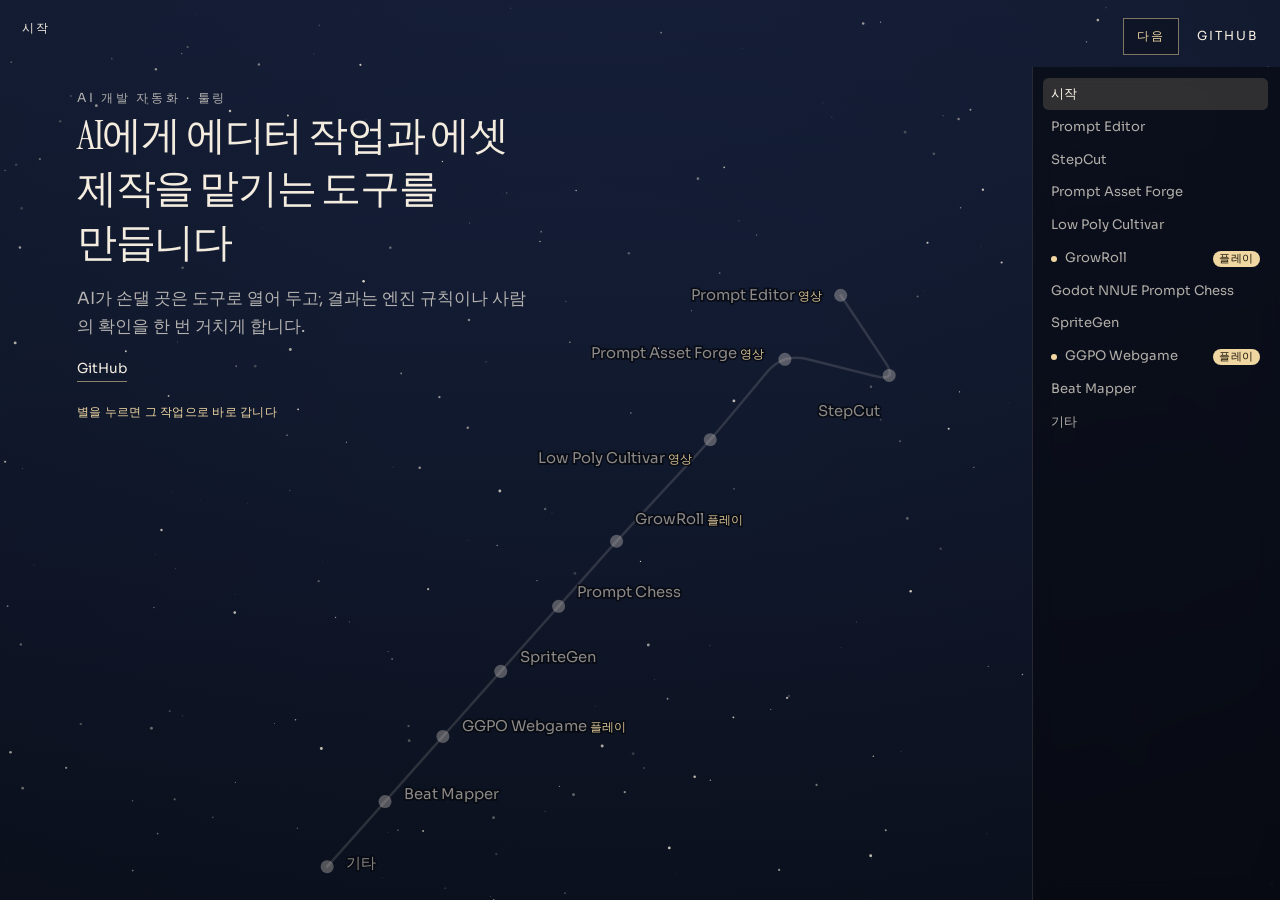
==== index.html @ c8317be7 "Add Beat Mapper as the ninth star. Co-Authored-By: Claude Opus 5.5 <noreply@anthropic.com>" ====
<!DOCTYPE html>
<html lang="ko">
  <head>
    <meta charset="UTF-8" />
    <meta name="viewport" content="width=device-width, initial-scale=1.0" />
    <title>AI 개발 자동화 · 툴링 포트폴리오</title>
    <meta
      name="description"
      content="AI에게 에디터 작업과 에셋 제작을 맡기는 도구를 만듭니다."
    />
    <link rel="preconnect" href="https://fonts.googleapis.com" />
    <link rel="preconnect" href="https://fonts.gstatic.com" crossorigin />
    <link
      href="https://fonts.googleapis.com/css2?family=Instrument+Serif:ital@0;1&family=Sora:wght@400;500;600&display=swap"
      rel="stylesheet"
    />
    <link rel="stylesheet" href="./sky.css?v=20261125b" />
  </head>
  <body>
    <canvas id="sky-canvas" aria-hidden="true"></canvas>
    <div class="sky-vignette" aria-hidden="true"></div>
    <svg class="sky-figure" id="sky-figure" viewBox="0 0 100 96">
      <path class="sky-figure-ghost" id="sky-ghost" fill="none" aria-hidden="true"></path>
      <path class="sky-figure-glow" id="sky-glow" fill="none" aria-hidden="true"></path>
      <path class="sky-figure-path" id="sky-path" fill="none" aria-hidden="true"></path>
      <g id="sky-figure-stars"></g>
      <circle id="sky-traveler-glow" r="2.6" aria-hidden="true"></circle>
      <circle id="sky-traveler" r="1.15" aria-hidden="true"></circle>
    </svg>

    <header class="sky-nav">
      <a href="#top">시작</a>
      <div class="sky-nav-actions">
        <button type="button" class="sky-next">다음</button>
        <a href="https://github.com/buc89l2nb41" target="_blank" rel="noopener noreferrer">GitHub</a>
      </div>
    </header>

    <nav class="sky-side" id="sky-side" aria-label="작품"></nav>
    <main id="top"></main>

    <script src="./projects.js?v=20261127a"></script>
    <script src="./sky.js?v=20261127a"></script>
  </body>
</html>
---- sky.css ----
:root {
  --ink: #f3ecdf;
  --ink-soft: rgba(243, 236, 223, 0.72);
  --line: rgba(243, 236, 223, 0.28);
  --gold: #f0d7a2;
  --dim: #8ea0c4;
  --font-display: "Instrument Serif", Georgia, serif;
  --font-body: "Sora", "Segoe UI", sans-serif;
  --sky-side: min(15.5rem, 34vw);
  --sky-copy: min(30rem, 36vw);
}

*,
*::before,
*::after {
  box-sizing: border-box;
}

html {
  scroll-behavior: auto;
}

html,
body {
  height: 100%;
  overflow: hidden;
}

body {
  margin: 0;
  color: var(--ink);
  background: #070910;
  font-family: var(--font-body);
  font-size: 1rem;
  line-height: 1.65;
}

a {
  color: inherit;
}

img,
iframe {
  display: block;
  width: 100%;
  height: 100%;
  border: 0;
  object-fit: cover;
}

#sky-canvas,
.sky-vignette,
.sky-figure {
  position: fixed;
  inset: 0;
  pointer-events: none;
}

#sky-canvas {
  z-index: 0;
  top: 0;
  left: 0;
  width: 100%;
  height: 100%;
}

.sky-vignette {
  z-index: 1;
  background:
    radial-gradient(ellipse at 46% 42%, transparent 20%, rgba(7, 9, 16, 0.16) 72%, rgba(7, 9, 16, 0.34) 100%);
}

.sky-figure {
  z-index: 1;
  top: 4.8rem;
  right: calc(var(--sky-side) + 1.2rem);
  bottom: auto;
  left: auto;
  width: min(42vw, 520px);
  height: auto;
  overflow: visible;
  opacity: 0.9;
  transform-box: border-box;
  transform-origin: center;
}

.sky-figure-ghost {
  stroke: rgba(243, 236, 223, 0.16);
  stroke-width: 0.35;
  stroke-linecap: round;
  stroke-linejoin: round;
}

.sky-figure-glow {
  stroke: rgba(255, 246, 226, 0.42);
  stroke-width: 1.7;
  stroke-linecap: round;
  stroke-linejoin: round;
  filter: blur(0.55px);
}

.sky-figure-path {
  stroke: rgba(240, 215, 162, 0.92);
  stroke-width: 0.42;
  stroke-linecap: round;
  stroke-linejoin: round;
}

.sky-figure-star {
  fill: rgba(243, 236, 223, 0.35);
}

.sky-figure-star.is-lit {
  fill: var(--gold);
}

.sky-figure.is-zooming .sky-figure-star {
  opacity: 0.28;
}

.sky-figure-star.is-focus {
  opacity: 1;
  fill: #fff8ea;
}

.sky-figure-name {
  fill: rgba(243, 236, 223, 0.62);
  font-family: var(--font-body);
  font-size: 2.05px;
  letter-spacing: 0;
  pointer-events: auto;
  cursor: pointer;
  stroke: rgba(7, 9, 16, 0.88);
  stroke-width: 0.45px;
  paint-order: stroke fill;
}

.sky-figure-name.is-lit {
  fill: rgba(255, 248, 234, 0.95);
}

.sky-figure-mark {
  fill: var(--gold);
  font-size: 1.65px;
}

.sky-figure-name:hover {
  fill: #fff8ea;
}

.sky-figure-hit {
  fill: transparent;
  cursor: pointer;
  pointer-events: auto;
}

.sky-figure-hit:hover {
  fill: rgba(240, 215, 162, 0.22);
}

.sky-figure.is-zooming .sky-figure-name,
.sky-figure.is-zooming .sky-figure-hit {
  pointer-events: none;
}

.sky-figure.is-zooming .sky-figure-name {
  opacity: 0;
}

.sky-figure:not(.is-zooming) {
  z-index: 3;
}

#sky-flare {
  position: fixed;
  z-index: 4;
  width: min(92vmin, 860px);
  height: min(92vmin, 860px);
  overflow: visible;
  pointer-events: none;
  opacity: 0;
  transform: translate(-50%, -50%);
}

#sky-flare polygon {
  fill: #fff8ea;
  filter: drop-shadow(0 0 4px rgba(240, 215, 162, 0.9));
}

.sky-figure.is-idle #sky-traveler,
.sky-figure.is-idle #sky-traveler-glow {
  opacity: 0;
}

#sky-traveler-glow {
  fill: rgba(240, 215, 162, 0.34);
  filter: blur(1.4px);
}

#sky-traveler {
  fill: #fff8ea;
  filter: drop-shadow(0 0 2px #fff);
}

.sky-nav {
  position: fixed;
  top: 0;
  left: 0;
  right: 0;
  z-index: 5;
  display: flex;
  justify-content: space-between;
  padding: 1.1rem 1.4rem;
  font-size: 0.78rem;
  letter-spacing: 0.16em;
  text-transform: uppercase;
}

.sky-nav a {
  text-decoration: none;
}

.sky-nav-actions {
  display: flex;
  align-items: center;
  gap: 1.1rem;
}

.sky-next {
  padding: 0.45rem 0.8rem;
  border: 1px solid rgba(240, 215, 162, 0.5);
  background: rgba(7, 9, 16, 0.35);
  color: var(--gold);
  font: inherit;
  letter-spacing: 0.16em;
  cursor: pointer;
}

.sky-next:hover {
  background: rgba(240, 215, 162, 0.14);
}

.sky-next[hidden] {
  display: none;
}

.sky-side {
  position: fixed;
  z-index: 5;
  top: 4.2rem;
  right: 0;
  bottom: 0;
  width: var(--sky-side);
  display: flex;
  flex-direction: column;
  gap: 0.1rem;
  padding: 0.7rem 0.75rem 1.4rem 0.65rem;
  overflow-y: auto;
  border-left: 1px solid rgba(243, 236, 223, 0.12);
  background: rgba(7, 9, 16, 0.62);
  backdrop-filter: blur(10px);
}

.sky-side a {
  display: flex;
  align-items: flex-start;
  justify-content: flex-start;
  flex-wrap: wrap;
  gap: 0.35rem 0.45rem;
  padding: 0.42rem 0.5rem;
  border-radius: 0.35rem;
  color: var(--ink-soft);
  font-size: 0.82rem;
  line-height: 1.35;
  letter-spacing: 0;
  text-decoration: none;
  text-transform: none;
  word-break: keep-all;
}

.sky-side a span {
  flex: 1 1 0;
  min-width: 0;
}

.sky-side a.is-play::before {
  content: "";
  flex: none;
  width: 0.38rem;
  height: 0.38rem;
  margin-top: 0.42rem;
  border-radius: 50%;
  background: var(--gold);
}

.sky-side a em {
  flex: none;
  margin-top: 0.12rem;
  color: #1a1408;
  background: var(--gold);
  border-radius: 999px;
  padding: 0.05rem 0.4rem;
  font-style: normal;
  font-size: 0.66rem;
  letter-spacing: 0.04em;
}

.sky-side a:hover {
  color: var(--ink);
  background: rgba(243, 236, 223, 0.06);
}

.sky-side a[aria-current="true"] {
  color: #fff8ea;
  background: rgba(240, 215, 162, 0.16);
}

.sky-launch {
  display: inline-flex;
  align-items: center;
  justify-content: center;
  margin-top: 1.15rem;
  padding: 0.78rem 1.35rem;
  border: 1px solid var(--gold);
  border-radius: 999px;
  background: rgba(240, 215, 162, 0.18);
  color: #fff8ea;
  font-size: 1rem;
  letter-spacing: 0.12em;
  text-decoration: none;
}

.sky-launch.is-game {
  background: var(--gold);
  color: #1a1408;
  font-weight: 600;
}

.sky-launch:hover {
  background: rgba(240, 215, 162, 0.34);
}

.sky-launch.is-game:hover {
  background: #ffe7b8;
}


.sky-track {
  height: 0;
}

.sky-stage.is-reading {
  overflow-y: auto;
  pointer-events: auto;
  overscroll-behavior: contain;
  scrollbar-width: none;
}

.sky-stage.is-reading::-webkit-scrollbar {
  display: none;
  width: 0;
  height: 0;
}

.sky-stage {
  position: fixed;
  inset: 0;
  z-index: 2;
  display: grid;
  align-items: safe center;
  padding: 5.5rem calc(var(--sky-side) + 1.8rem) 3.2rem 6vw;
  pointer-events: none;
}

.sky-stage-inner {
  display: grid;
  grid-template-columns: minmax(0, 1fr) minmax(240px, 0.9fr);
  gap: clamp(1.5rem, 4vw, 4rem);
  align-items: center;
  width: min(1080px, 100%);
  transform-origin: 50% 46%;
}

.sky-stage.is-title {
  align-items: start;
}

.sky-stage.is-title .sky-stage-inner {
  grid-template-columns: minmax(0, 1fr);
  width: var(--sky-copy);
}

.sky-stage.is-end .sky-stage-inner,
.sky-stage.is-field .sky-stage-inner,
.sky-stage.is-list .sky-stage-inner {
  grid-template-columns: minmax(0, 1fr);
  width: min(40rem, 100%);
}

.sky-stage.is-list {
  align-items: start;
}

.sky-others {
  display: grid;
  gap: 1.45rem;
  margin: 1.5rem 0 0;
  padding: 0;
  list-style: none;
}

.sky-others .sky-title-row {
  flex-wrap: wrap;
}

.sky-others h3 {
  flex: 1 1 8rem;
  min-width: min(100%, 7rem);
  margin: 0;
  font-family: var(--font-display);
  font-weight: 400;
  font-size: clamp(1.25rem, 2vw, 1.7rem);
  line-height: 1.25;
  word-break: keep-all;
}

.sky-others p {
  margin: 0.45rem 0 0;
  max-width: 40rem;
}

.sky-others li > p + p {
  margin-top: 0.75rem;
}

.sky-index {
  margin: 0 0 0.4rem;
  color: var(--gold);
  font-size: 0.78rem;
  letter-spacing: 0.22em;
}

.sky-copy h1,
.sky-copy h2 {
  margin: 0 0 0.8rem;
  font-family: var(--font-display);
  font-weight: 400;
  font-size: clamp(2.4rem, 5vw, 4.6rem);
  line-height: 1.15;
  letter-spacing: -0.03em;
  word-break: keep-all;
}

.sky-title-row {
  display: flex;
  flex-wrap: wrap;
  align-items: center;
  gap: 0.75rem 1.1rem;
}

.sky-title-row h2 {
  flex: 1 1 10rem;
  min-width: min(100%, 8rem);
  margin: 0;
}

.sky-title-links {
  display: flex;
  flex: 0 0 auto;
  flex-wrap: wrap;
  align-items: center;
  margin-left: auto;
  gap: 0.7rem 0.9rem;
}

.sky-title-links .sky-launch,
.sky-title-links .sky-links {
  margin: 0;
}

.sky-stage.is-title .sky-copy h1 {
  font-size: clamp(1.7rem, 3.1vw, 2.7rem);
  line-height: 1.35;
}

.sky-copy p,
.sky-detail p {
  margin: 0;
  max-width: 38rem;
  color: var(--ink-soft);
}

.sky-detail > p + p:not(.sky-note),
.sky-copy > p + p:not(.sky-note) {
  margin-top: 0.9rem;
}

.sky-ref {
  display: inline;
  padding: 0;
  border: 0;
  background: none;
  color: var(--gold);
  font: inherit;
  line-height: inherit;
  letter-spacing: inherit;
  text-decoration: underline;
  text-underline-offset: 0.16em;
  cursor: pointer;
}

.sky-ref:hover {
  color: #fff8ea;
}

.sky-lead {
  margin-top: 1rem !important;
  font-size: 1.05rem;
}

.sky-hint {
  margin-top: 1.25rem !important;
  color: var(--gold) !important;
  letter-spacing: 0.02em;
  font-size: 0.78rem;
}

.sky-names,
.sky-links,
.sky-companions,
.sky-field {
  display: flex;
  flex-wrap: wrap;
  gap: 0.55rem 0.9rem;
  margin: 1.1rem 0 0;
  padding: 0;
  list-style: none;
}

.sky-names li,
.sky-links a,
.sky-companions a,
.sky-field a {
  color: var(--ink);
  text-decoration: none;
  font-size: 0.86rem;
}

.sky-links a,
.sky-companions a,
.sky-field a {
  border-bottom: 1px solid rgba(240, 215, 162, 0.55);
}

.sky-companions {
  color: var(--dim);
}

.sky-note {
  margin-top: 0.7rem !important;
  color: var(--dim) !important;
  font-size: 0.92rem;
}

.sky-stage-inner:has(.sky-visual) {
  grid-template-columns: minmax(0, 1fr);
  gap: 1.15rem;
  align-items: start;
}

.sky-detail {
  display: flex;
  flex-direction: column;
  align-items: flex-start;
}

.sky-visual {
  position: relative;
  display: flex;
  flex-direction: column;
  gap: 0.7rem;
  min-height: 0;
  overflow: visible;
  background: transparent;
  box-shadow: none;
}

.sky-visual.is-empty {
  min-height: 280px;
  aspect-ratio: 16 / 10;
  border-radius: 1.2rem;
  overflow: hidden;
  background:
    radial-gradient(circle, rgba(240, 215, 162, 0.55) 0 2px, transparent 3px),
    radial-gradient(circle, rgba(240, 215, 162, 0.2) 0 46%, transparent 70%);
  box-shadow: none;
}

.sky-frame {
  position: relative;
  width: 100%;
  aspect-ratio: 16 / 9;
  border-radius: 1.2rem;
  overflow: hidden;
  background: #070910;
  box-shadow:
    0 0 0 1px rgba(240, 215, 162, 0.28),
    0 30px 80px rgba(0, 0, 0, 0.35);
}

.sky-visual.is-bright .sky-frame {
  box-shadow:
    0 0 0 1px rgba(240, 215, 162, 0.7),
    0 0 80px rgba(240, 215, 162, 0.18);
}

.sky-frame img,
.sky-play img {
  object-fit: contain;
  background: #070910;
}

.sky-play {
  position: absolute;
  inset: 0;
  padding: 0;
  border: 0;
  background: transparent;
  cursor: pointer;
}

.sky-play::after {
  content: "▶";
  position: absolute;
  left: 50%;
  top: 50%;
  width: 3rem;
  height: 3rem;
  display: grid;
  place-items: center;
  transform: translate(-50%, -50%);
  border: 1px solid rgba(243, 236, 223, 0.7);
  border-radius: 50%;
  background: rgba(7, 9, 16, 0.45);
  color: white;
}

.sky-thumbs {
  container-type: inline-size;
  overflow: hidden;
  touch-action: pan-y;
}

.sky-thumbs[data-scroll] {
  cursor: grab;
}

.sky-thumbs[data-scroll].is-dragging {
  cursor: grabbing;
}

.sky-thumbs-track {
  display: flex;
  gap: 0.55rem;
  width: max-content;
  transition: transform 0.55s cubic-bezier(0.22, 0.8, 0.3, 1);
}

.sky-thumbs button {
  flex: 0 0 calc((100cqw - 1.1rem) / 3);
  width: calc((100cqw - 1.1rem) / 3);
  height: auto;
  aspect-ratio: 16 / 9;
  padding: 0;
  border: 1px solid rgba(243, 236, 223, 0.35);
  border-radius: 0.3rem;
  overflow: hidden;
  background: #111;
  cursor: pointer;
  opacity: 0.82;
  user-select: none;
}

.sky-thumbs[data-scroll] button {
  cursor: inherit;
}

.sky-thumbs button img {
  width: 100%;
  height: 100%;
  object-fit: cover;
  -webkit-user-drag: none;
  user-select: none;
}

.sky-thumbs button.is-active {
  opacity: 1;
  border-color: var(--gold);
}

.sky-field-label {
  margin: 0 0 0.8rem;
  letter-spacing: 0.16em;
  text-transform: uppercase;
  font-size: 0.75rem;
  color: var(--dim);
}

@media (max-width: 860px) {
  .sky-figure {
    top: 6vh;
    width: min(42vw, 240px);
    right: calc(42vw + 0.4rem);
    opacity: 0.45;
  }

  .sky-stage {
    padding: 5.5rem calc(42vw + 0.9rem) 2.2rem 1rem;
  }

  .sky-side {
    width: 42vw;
    padding-right: 0.4rem;
  }

  .sky-side a {
    font-size: 0.72rem;
  }

  .sky-figure-name {
    display: none;
  }

  .sky-stage-inner,
  .sky-stage.is-title .sky-stage-inner,
  .sky-stage.is-end .sky-stage-inner,
  .sky-stage.is-field .sky-stage-inner {
    grid-template-columns: 1fr;
    width: min(40rem, 100%);
  }

}

@media (prefers-reduced-motion: reduce) {
  html {
    scroll-behavior: auto;
  }
}

/* 재개편: 문제 / 한 일 / 결과와 2단 레이아웃 */
.sky-stage.has-visual .sky-stage-inner {
  grid-template-columns: minmax(0, 1fr) minmax(0, 1.05fr);
  grid-template-areas:
    "copy copy"
    "detail visual";
  column-gap: clamp(1.5rem, 3vw, 3rem);
  row-gap: 1.1rem;
  width: min(1180px, 100%);
}

.sky-stage.has-visual .sky-copy {
  grid-area: copy;
}

.sky-stage.has-visual .sky-detail {
  grid-area: detail;
}

.sky-stage.has-visual .sky-visual {
  grid-area: visual;
  align-self: start;
}

.sky-stage:not(.has-visual):not(.is-title):not(.is-list) .sky-stage-inner {
  grid-template-columns: minmax(0, 1fr);
  gap: 1.1rem;
  width: min(44rem, 100%);
}

.sky-detail {
  gap: 1.05rem;
}

.sky-part-label,
.sky-group {
  margin: 0 0 0.35rem !important;
  color: var(--gold) !important;
  font-size: 0.74rem;
  letter-spacing: 0.18em;
}

.sky-group {
  margin-top: 1.9rem !important;
}

.sky-group + .sky-others {
  margin-top: 0.6rem;
}

.sky-did {
  display: grid;
  gap: 0.45rem;
  margin: 0;
  padding: 0 0 0 1.1rem;
  max-width: 38rem;
  color: var(--ink-soft);
}

.sky-did li::marker {
  color: var(--gold);
}

.sky-stage.is-title .sky-links {
  margin-top: 1.1rem;
}

@media (max-width: 1100px) {
  .sky-stage.has-visual .sky-stage-inner {
    grid-template-columns: minmax(0, 1fr);
    grid-template-areas:
      "copy"
      "detail"
      "visual";
  }
}

/* 썸네일 줄의 영상 칸 표시 */
.sky-thumbs button.is-video {
  position: relative;
}

.sky-thumbs button.is-video::after {
  content: "▶";
  position: absolute;
  inset: 0;
  display: grid;
  place-items: center;
  color: #fff;
  font-size: 0.85rem;
  background: rgba(7, 9, 16, 0.35);
  pointer-events: none;
}
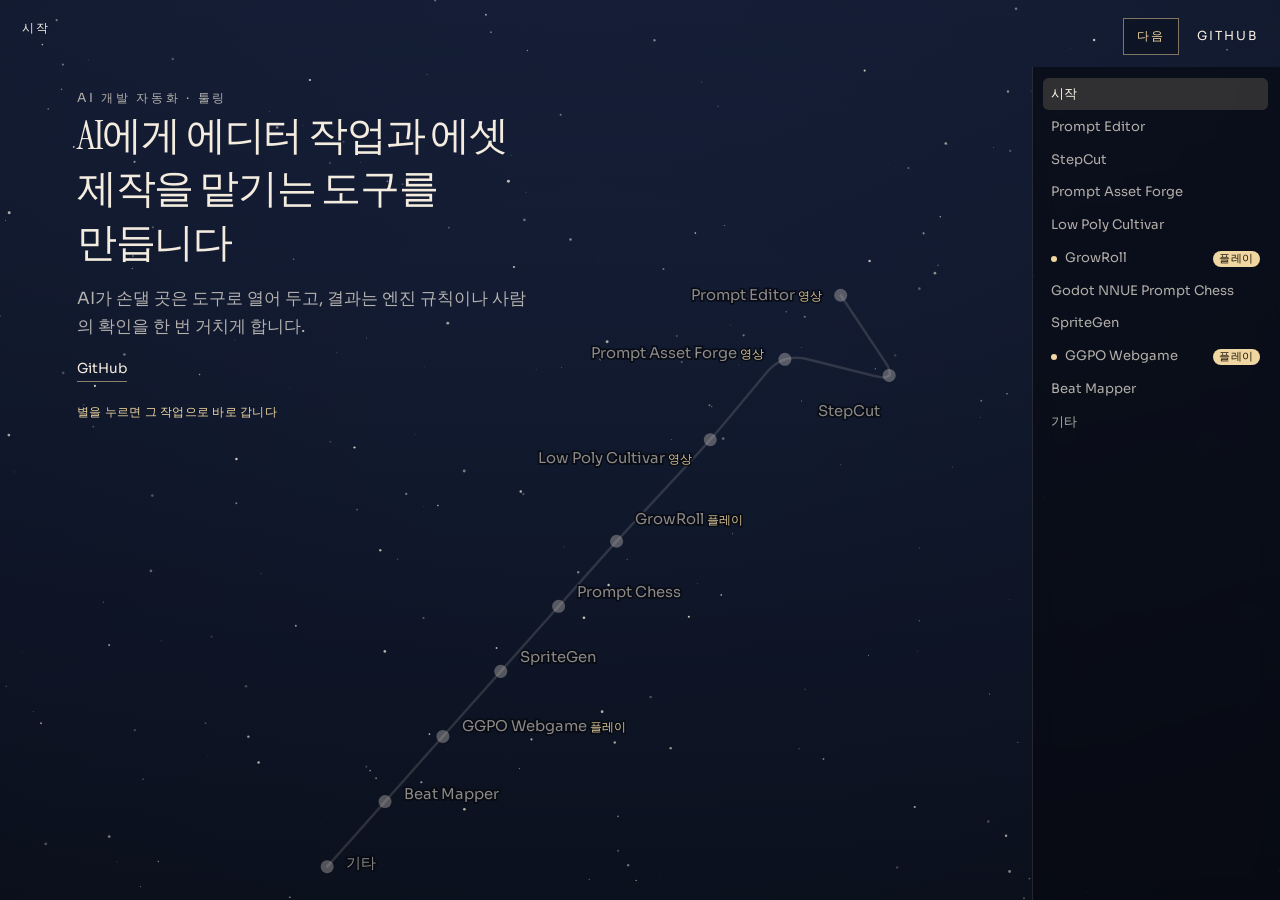
==== commit 2e3c3a56: "Describe StepCut's built-in recorders instead of OBS. Co-Authored-By: Claude Opus 5.5 <noreply@anthr" ====
--- a/index.html
+++ b/index.html
@@ -39,7 +39,7 @@
     <nav class="sky-side" id="sky-side" aria-label="작품"></nav>
     <main id="top"></main>
 
-    <script src="./projects.js?v=20261127a"></script>
+    <script src="./projects.js?v=20261127b"></script>
     <script src="./sky.js?v=20261127a"></script>
   </body>
 </html>
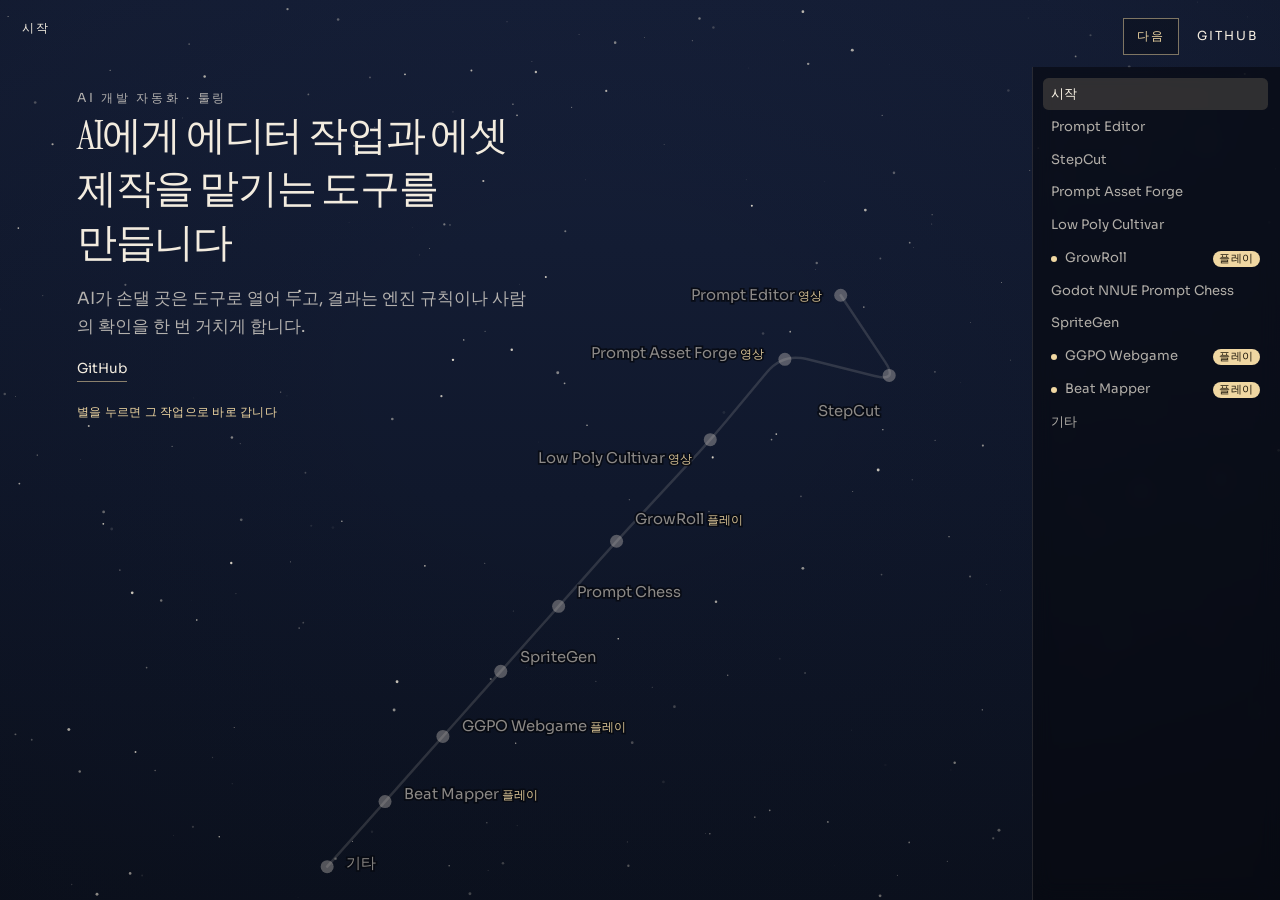
==== commit 9899ca35: "Add the Beat Mapper play link. Co-Authored-By: Claude Opus 5.5 <noreply@anthropic.com>" ====
--- a/index.html
+++ b/index.html
@@ -39,7 +39,7 @@
     <nav class="sky-side" id="sky-side" aria-label="작품"></nav>
     <main id="top"></main>
 
-    <script src="./projects.js?v=20261127b"></script>
+    <script src="./projects.js?v=20261127c"></script>
     <script src="./sky.js?v=20261127a"></script>
   </body>
 </html>
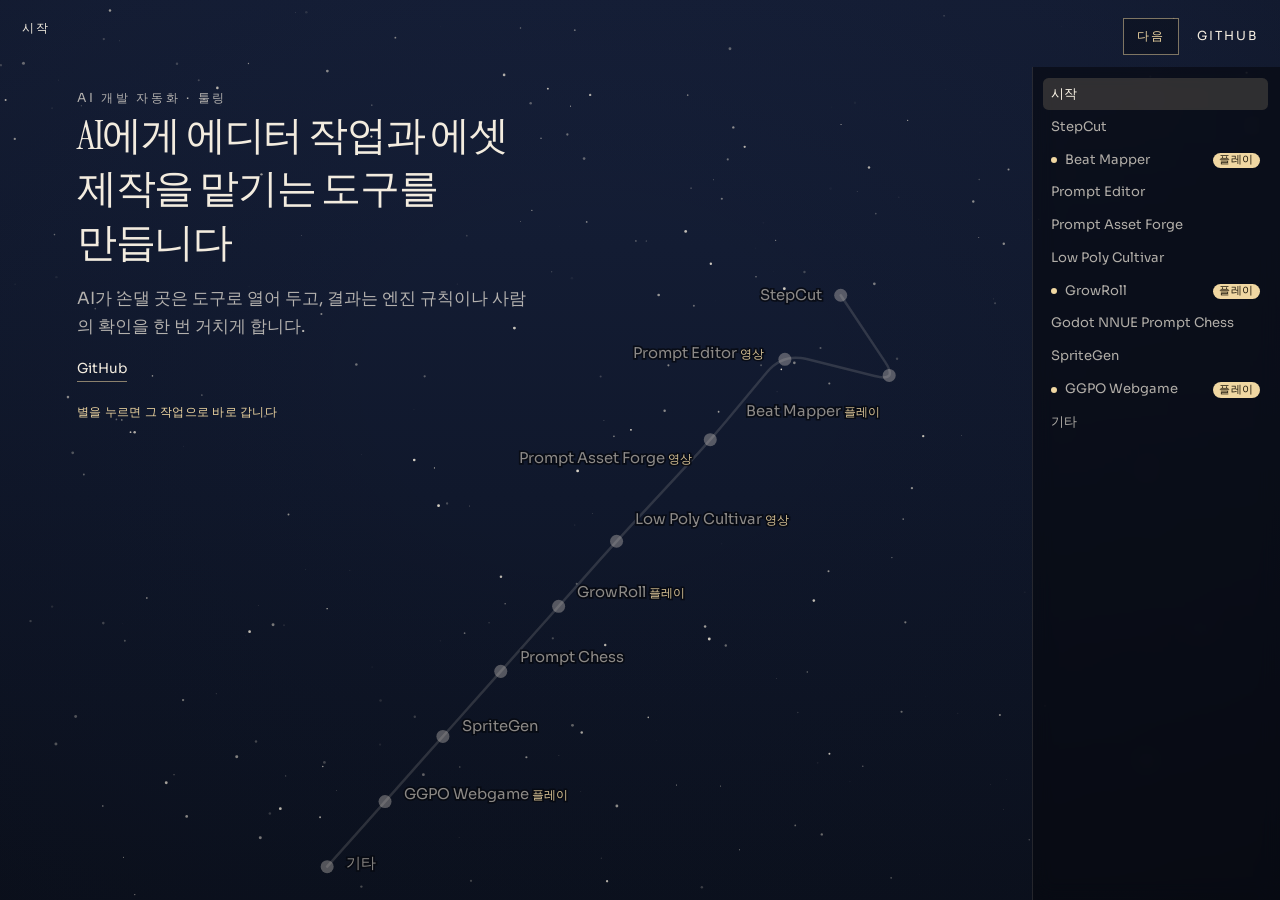
==== commit ba3bd4a6: "Put the projects made with Claude first in the star order. Co-Authored-By: Claude Opus 5.5 <noreply@" ====
--- a/index.html
+++ b/index.html
@@ -40,6 +40,6 @@
     <main id="top"></main>
 
     <script src="./projects.js?v=20261127c"></script>
-    <script src="./sky.js?v=20261127a"></script>
+    <script src="./sky.js?v=20261127b"></script>
   </body>
 </html>
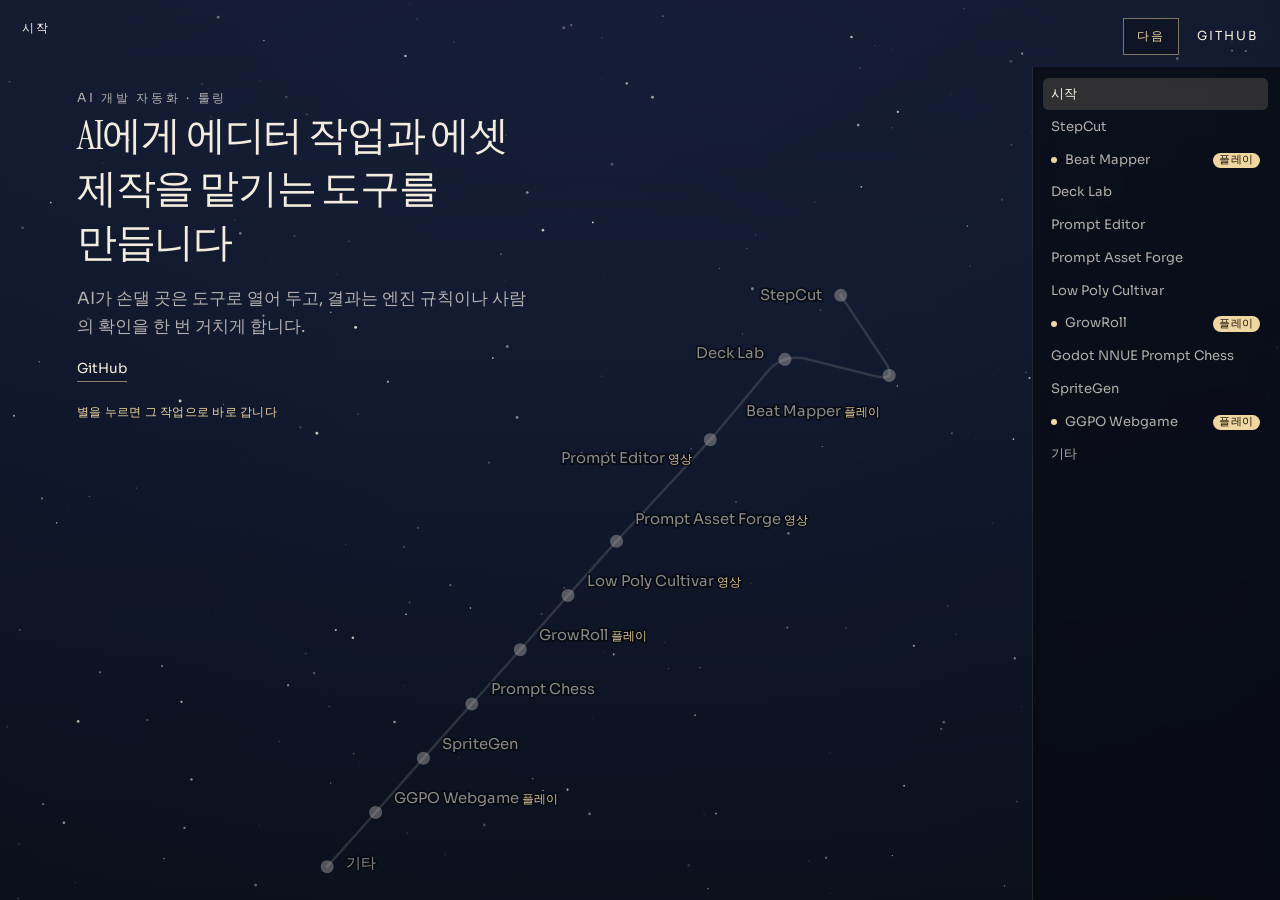
==== commit 7f485bb9: "Refresh Beat Mapper with its current modes and add Deck Lab as the third star. Co-Authored-By: Claud" ====
--- a/index.html
+++ b/index.html
@@ -39,7 +39,7 @@
     <nav class="sky-side" id="sky-side" aria-label="작품"></nav>
     <main id="top"></main>
 
-    <script src="./projects.js?v=20261127c"></script>
-    <script src="./sky.js?v=20261127b"></script>
+    <script src="./projects.js?v=20261128a"></script>
+    <script src="./sky.js?v=20261128a"></script>
   </body>
 </html>
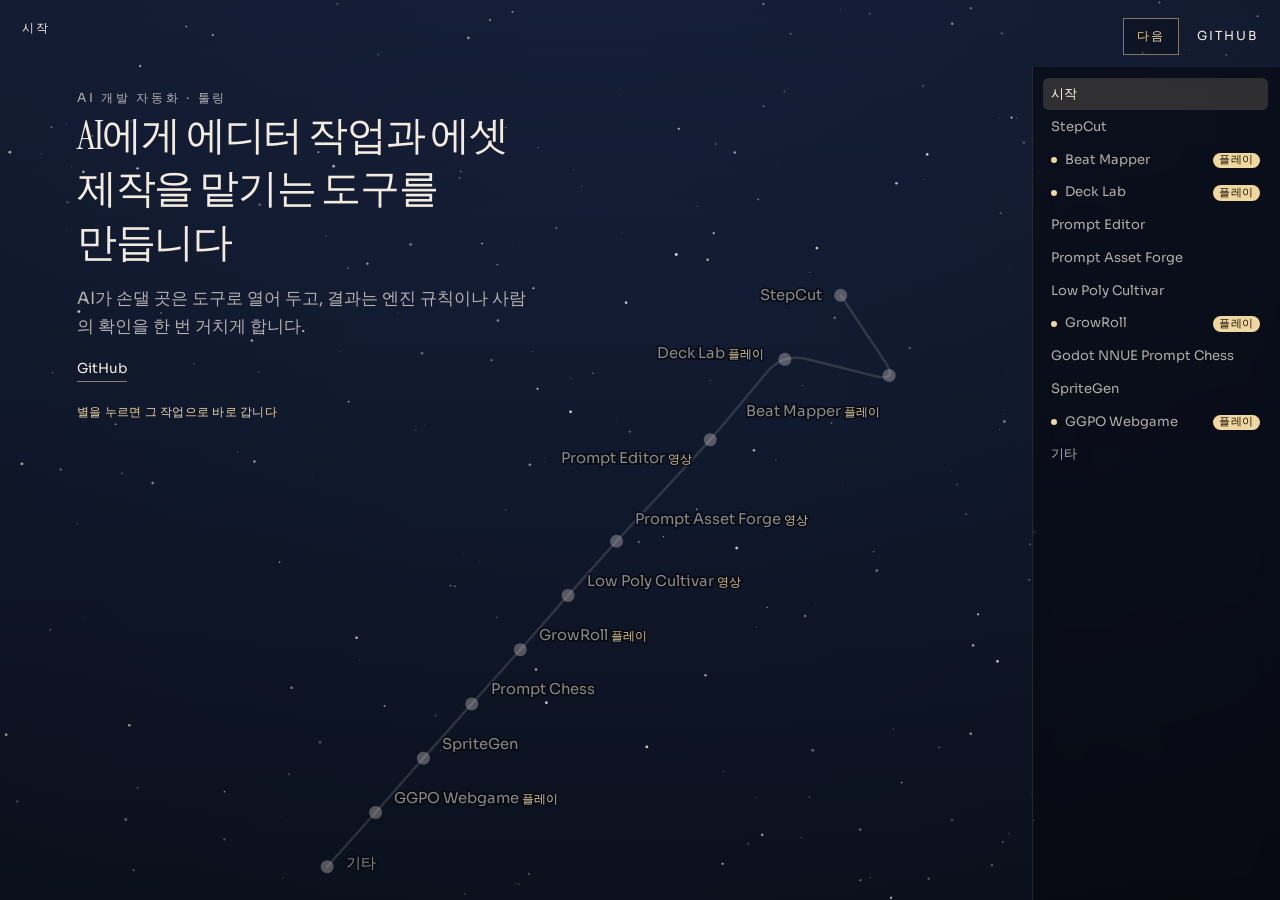
==== commit 1193c43d: "Add the Deck Lab play link, the new chess features, and StepCut-only screenshots. Co-Authored-By: Cl" ====
--- a/index.html
+++ b/index.html
@@ -39,7 +39,7 @@
     <nav class="sky-side" id="sky-side" aria-label="작품"></nav>
     <main id="top"></main>
 
-    <script src="./projects.js?v=20261128a"></script>
+    <script src="./projects.js?v=20261128c"></script>
     <script src="./sky.js?v=20261128a"></script>
   </body>
 </html>
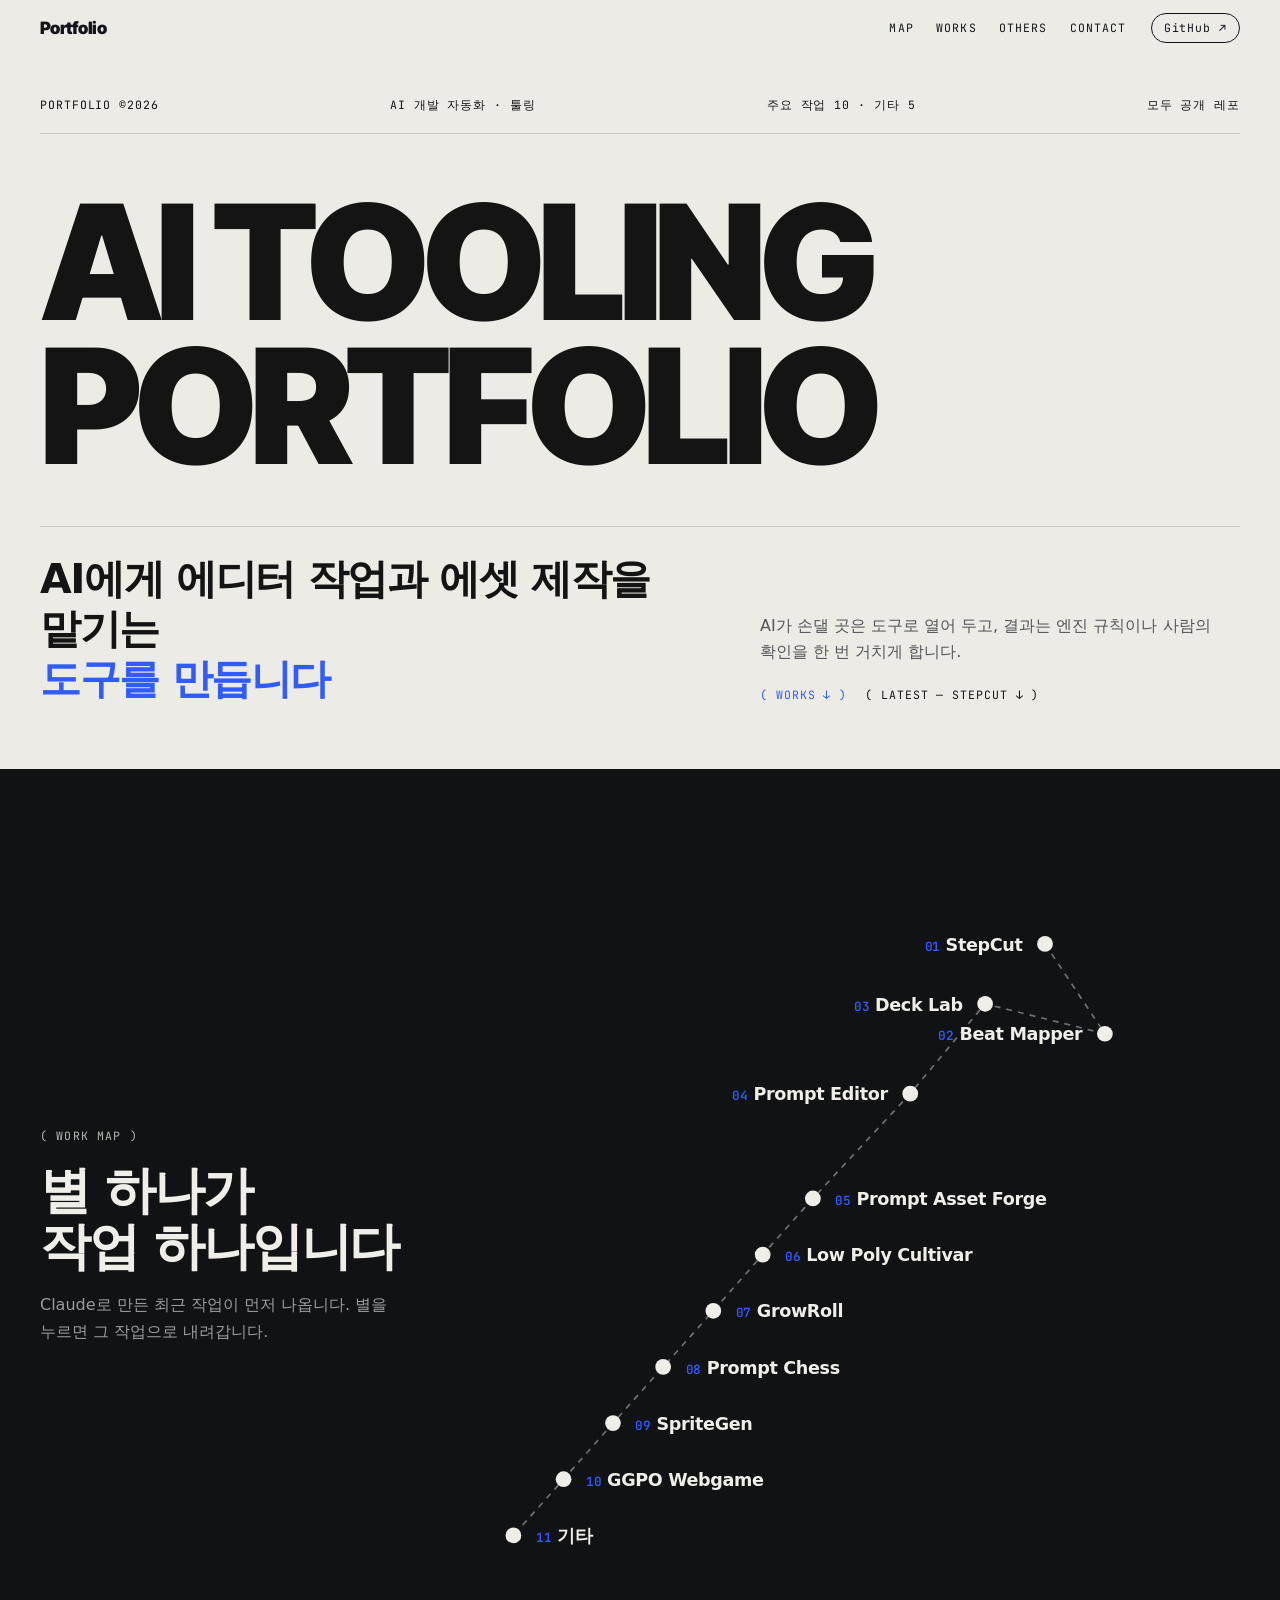
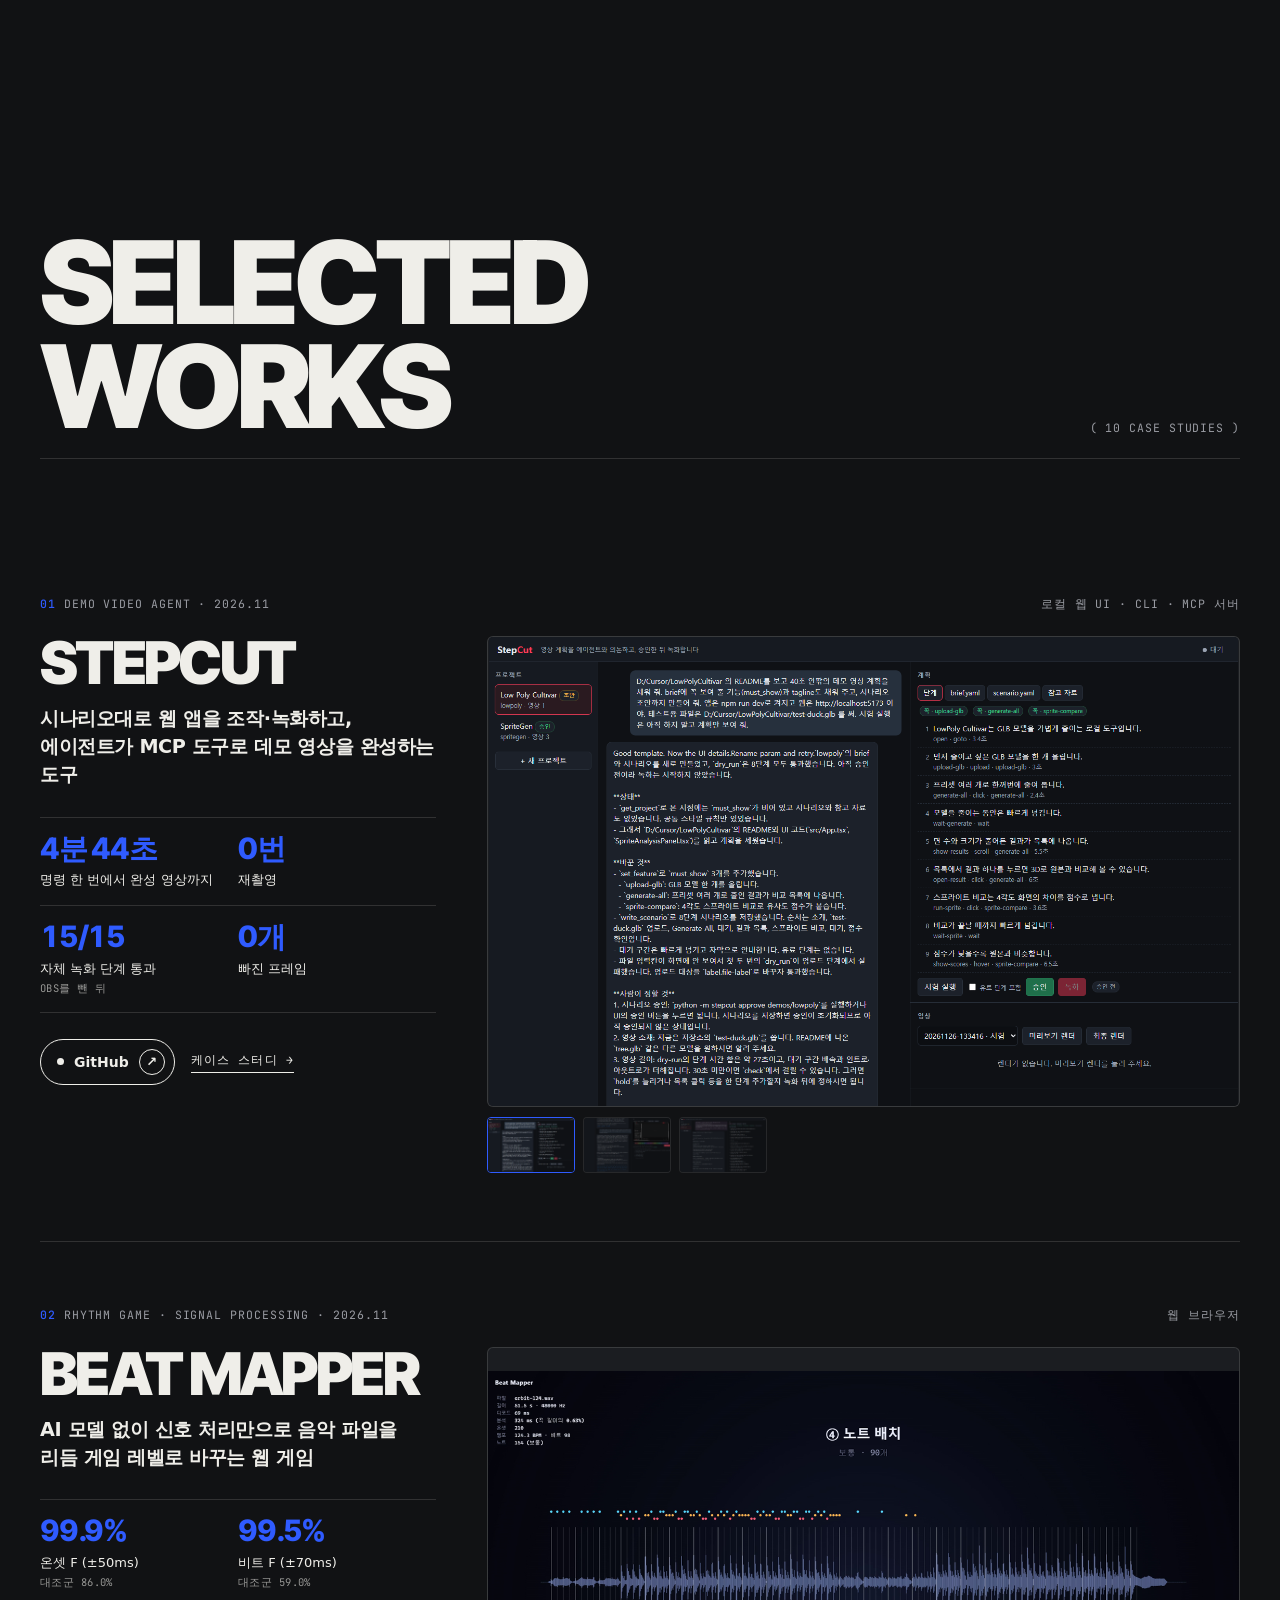
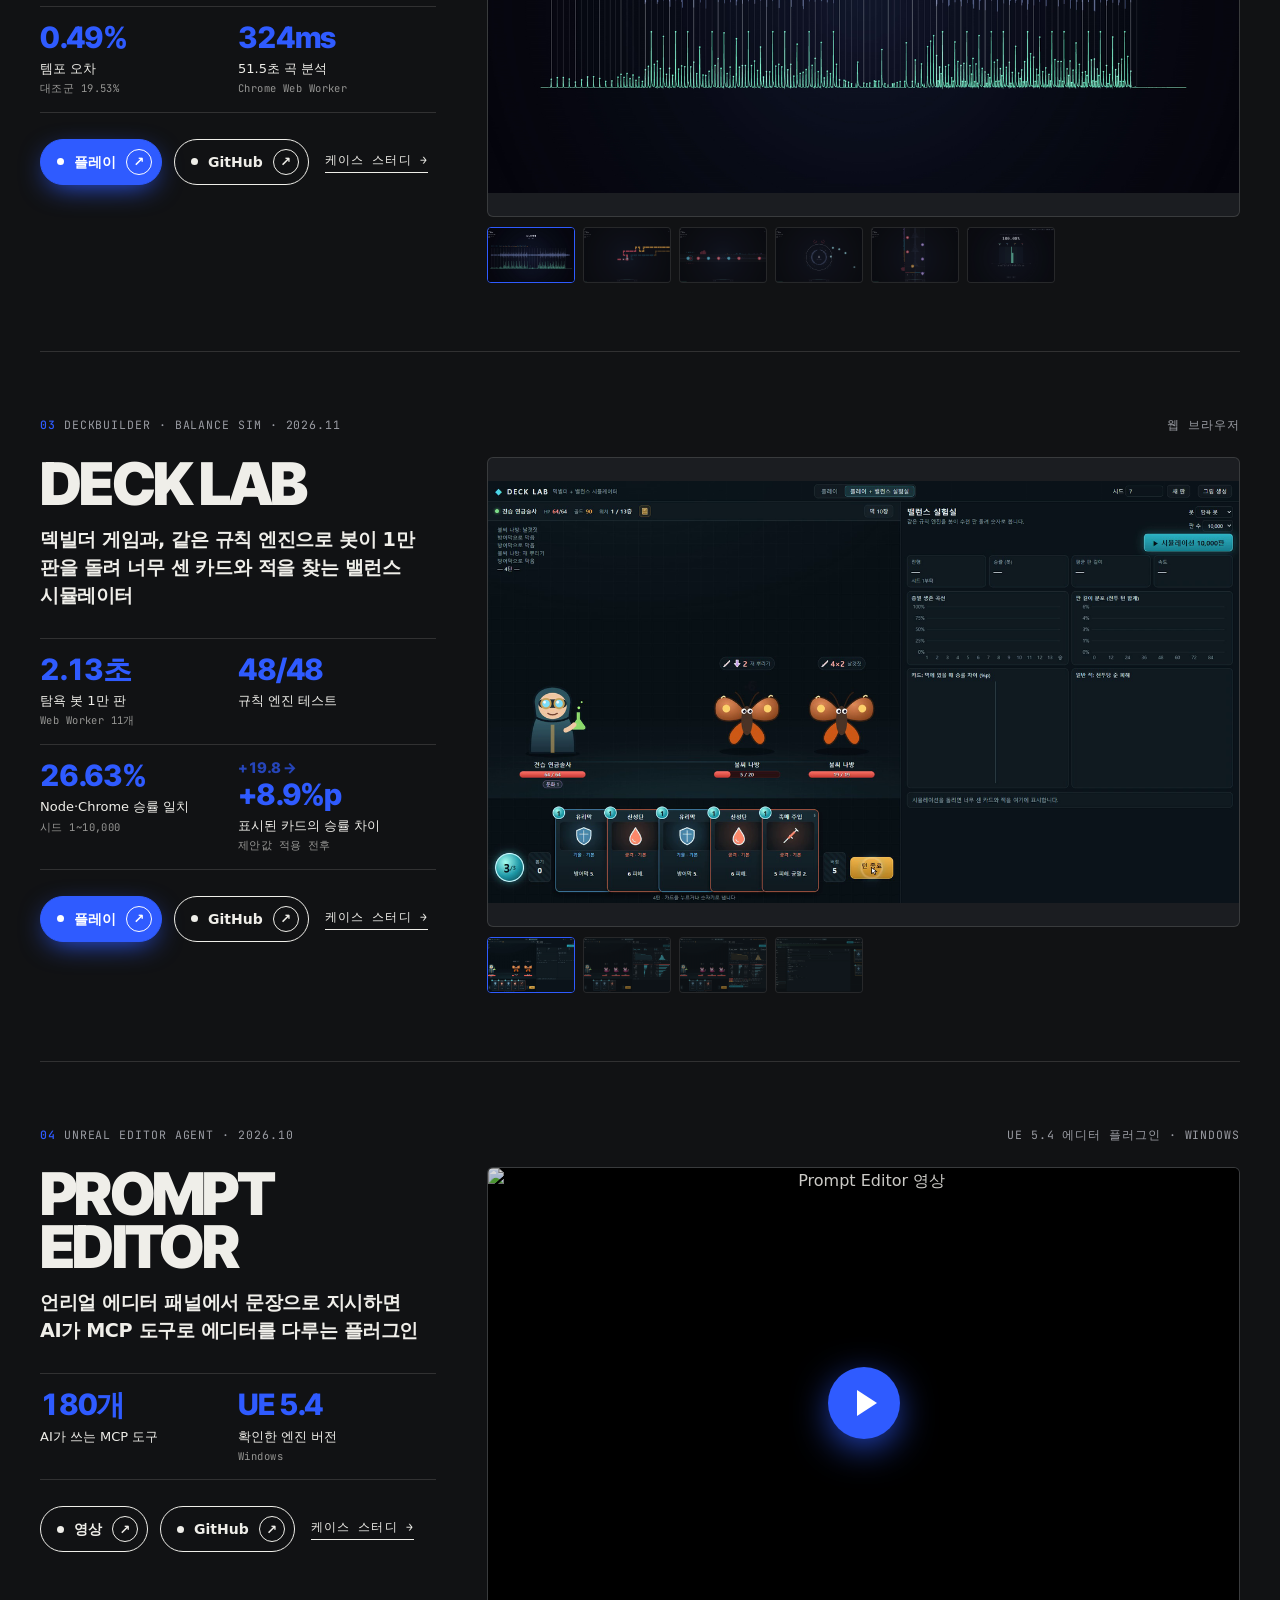
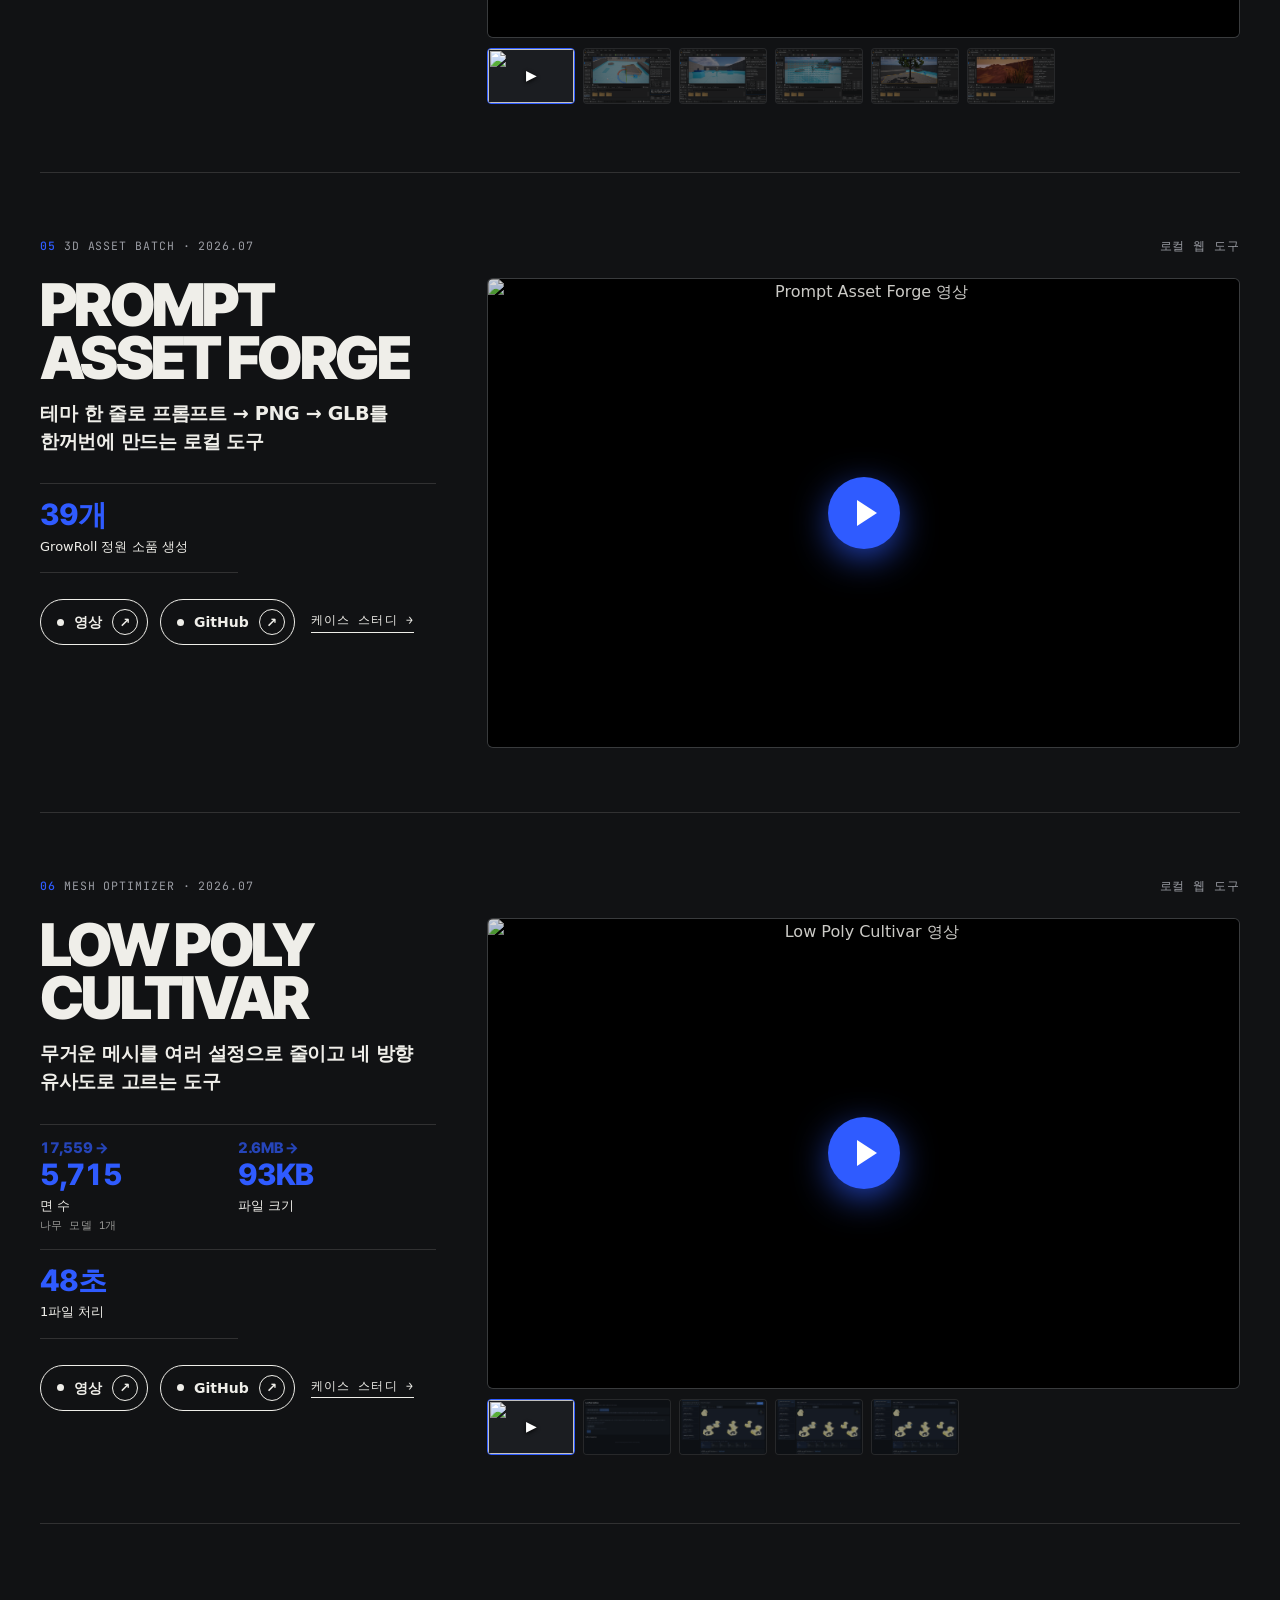
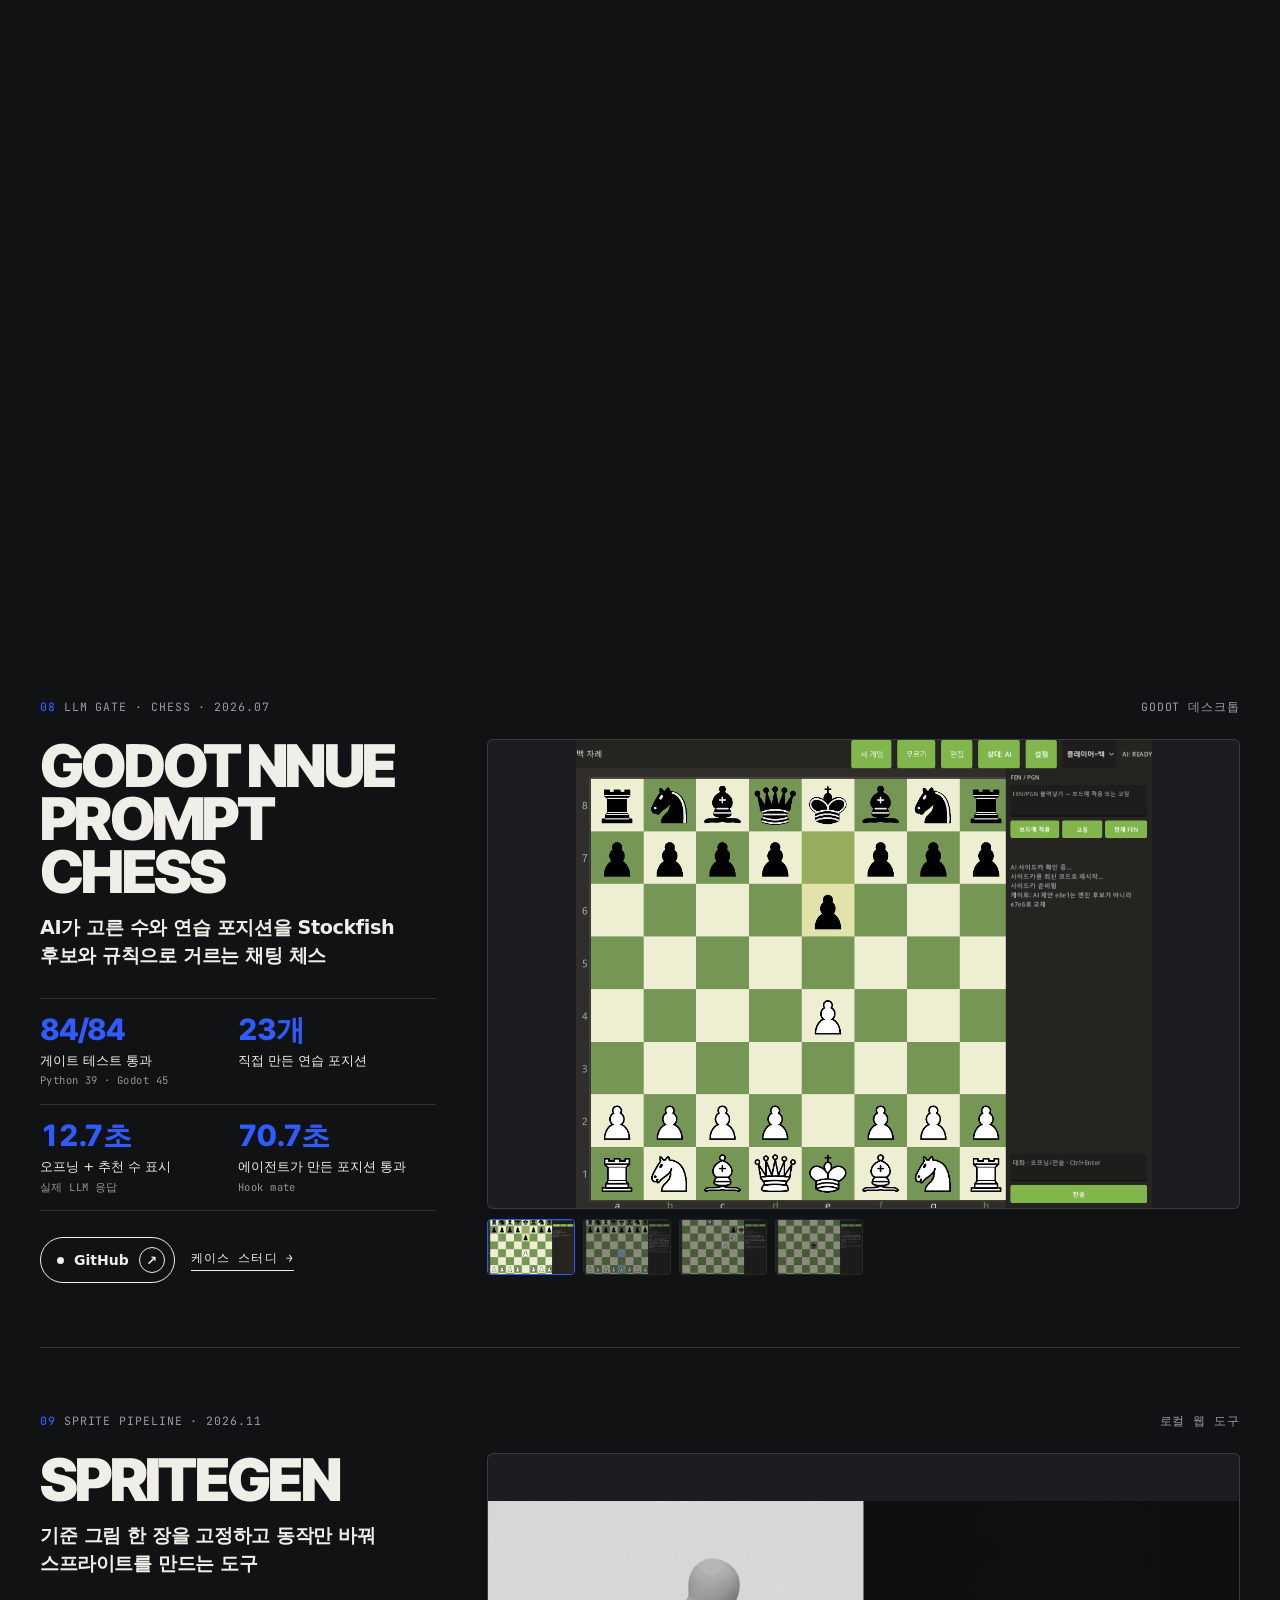
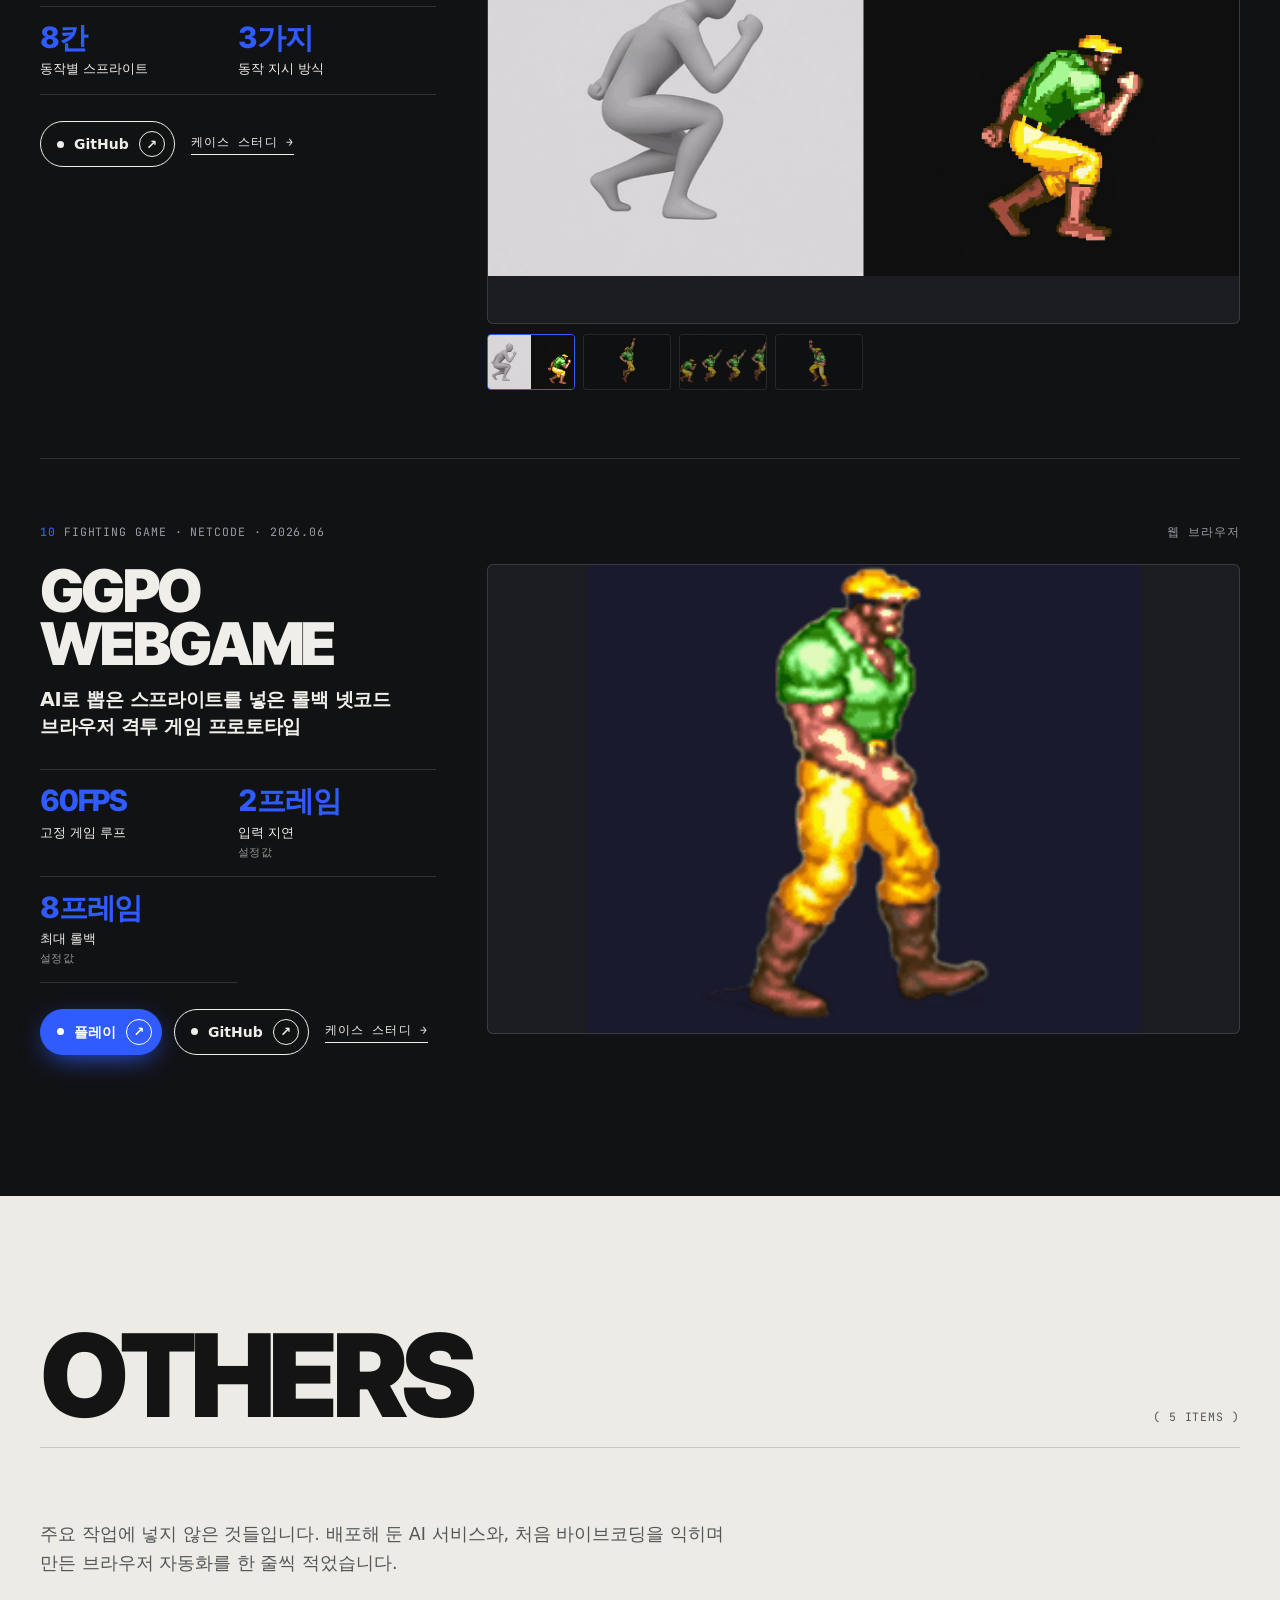
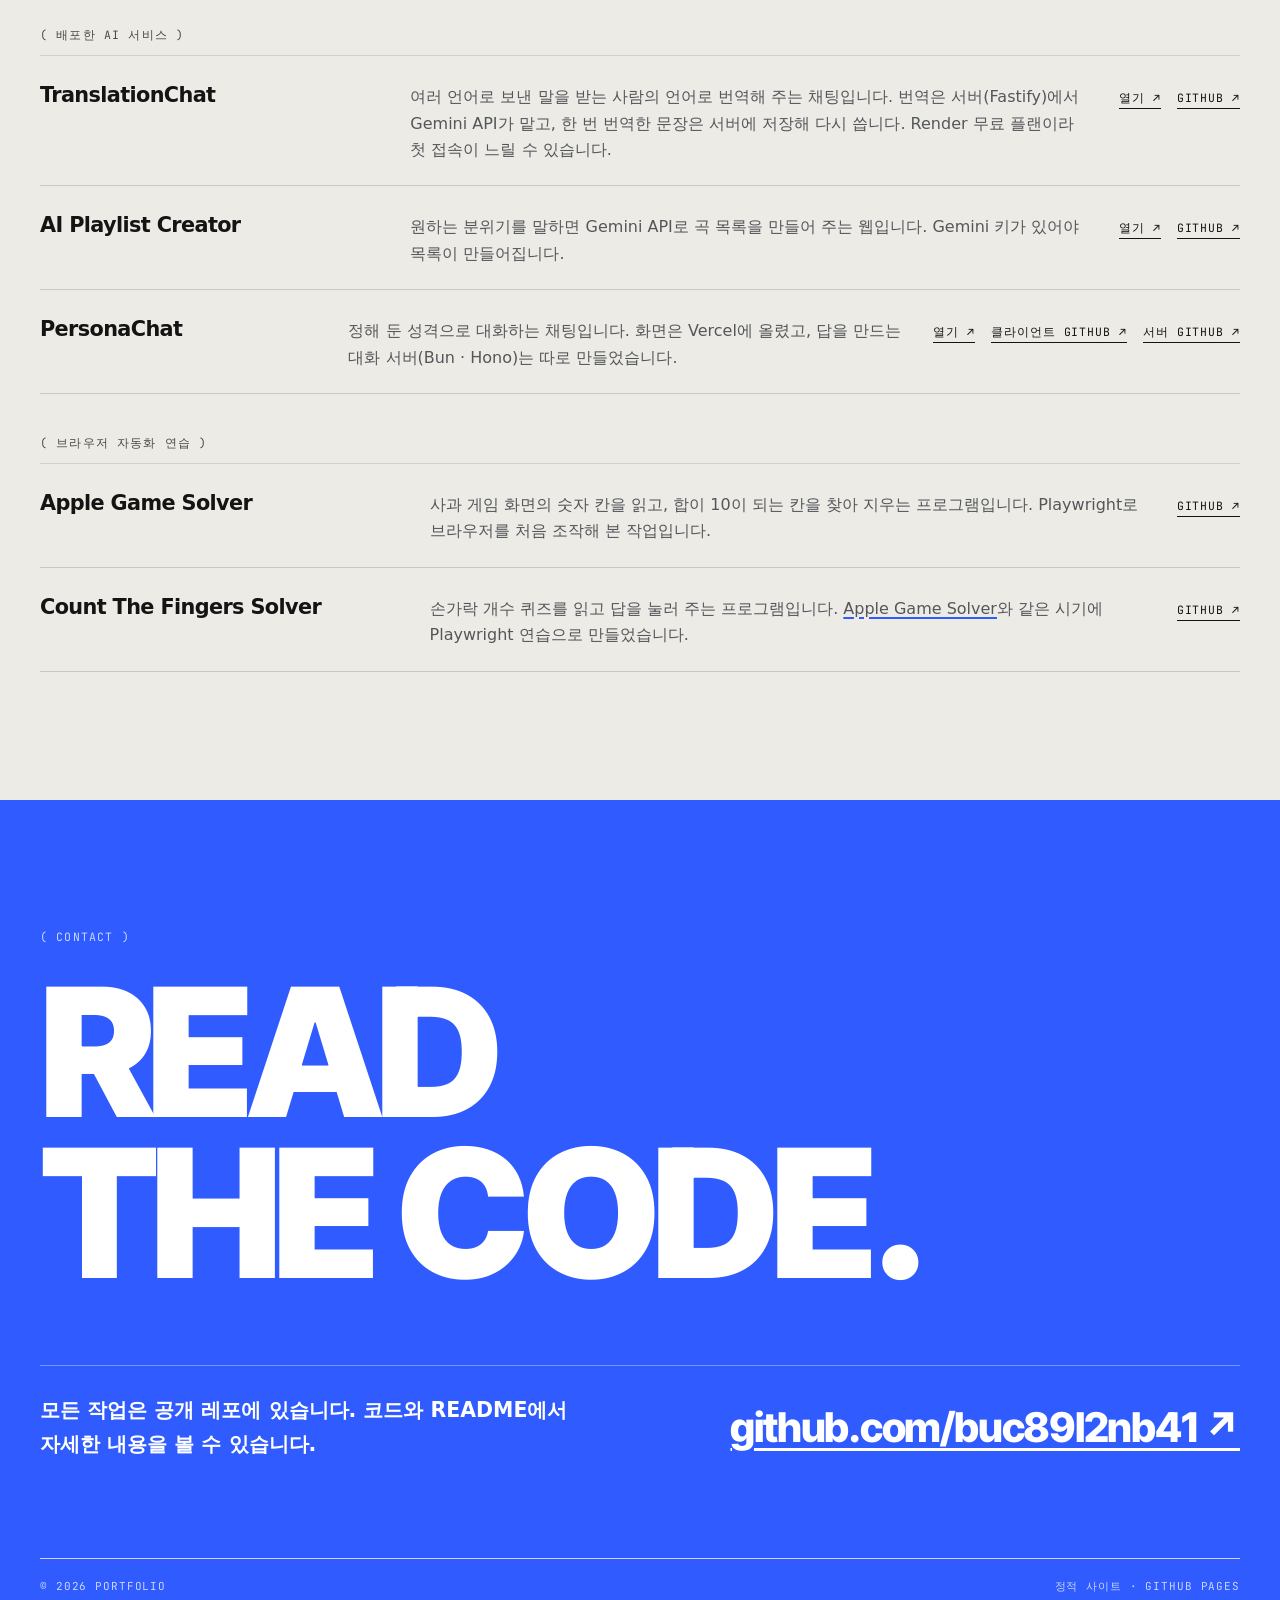
==== commit ffa8ab81: "Redesign the site as a scrolling works list with a case study page per project. The home page now ha" ====
--- a/index.html
+++ b/index.html
@@ -11,35 +11,18 @@
     <link rel="preconnect" href="https://fonts.googleapis.com" />
     <link rel="preconnect" href="https://fonts.gstatic.com" crossorigin />
     <link
-      href="https://fonts.googleapis.com/css2?family=Instrument+Serif:ital@0;1&family=Sora:wght@400;500;600&display=swap"
+      href="https://fonts.googleapis.com/css2?family=Inter+Tight:wght@700;800;900&family=JetBrains+Mono:wght@400;500&display=swap"
       rel="stylesheet"
     />
-    <link rel="stylesheet" href="./sky.css?v=20261125b" />
+    <link
+      rel="stylesheet"
+      href="https://cdn.jsdelivr.net/gh/orioncactus/pretendard@v1.3.9/dist/web/variable/pretendardvariable-dynamic-subset.min.css"
+    />
+    <link rel="stylesheet" href="./site.css?v=20261128a" />
   </head>
-  <body>
-    <canvas id="sky-canvas" aria-hidden="true"></canvas>
-    <div class="sky-vignette" aria-hidden="true"></div>
-    <svg class="sky-figure" id="sky-figure" viewBox="0 0 100 96">
-      <path class="sky-figure-ghost" id="sky-ghost" fill="none" aria-hidden="true"></path>
-      <path class="sky-figure-glow" id="sky-glow" fill="none" aria-hidden="true"></path>
-      <path class="sky-figure-path" id="sky-path" fill="none" aria-hidden="true"></path>
-      <g id="sky-figure-stars"></g>
-      <circle id="sky-traveler-glow" r="2.6" aria-hidden="true"></circle>
-      <circle id="sky-traveler" r="1.15" aria-hidden="true"></circle>
-    </svg>
-
-    <header class="sky-nav">
-      <a href="#top">시작</a>
-      <div class="sky-nav-actions">
-        <button type="button" class="sky-next">다음</button>
-        <a href="https://github.com/buc89l2nb41" target="_blank" rel="noopener noreferrer">GitHub</a>
-      </div>
-    </header>
-
-    <nav class="sky-side" id="sky-side" aria-label="작품"></nav>
-    <main id="top"></main>
-
-    <script src="./projects.js?v=20261128c"></script>
-    <script src="./sky.js?v=20261128a"></script>
+  <body data-page="home">
+    <div id="app"></div>
+    <script src="./projects.js?v=20261128d"></script>
+    <script src="./site.js?v=20261128a"></script>
   </body>
 </html>
--- a/site.css
+++ b/site.css
@@ -0,0 +1,1084 @@
+/* 색 두 톤(종이 / 먹) + 강조색 하나. 글꼴: 제목 Inter Tight, 본문 Pretendard, 라벨 JetBrains Mono. */
+:root {
+  --paper: #ecebe6;
+  --paper-2: #e2e0d9;
+  --ink: #111214;
+  --ink-2: #1b1d21;
+  --white: #ffffff;
+  --accent: #2f5bff;
+  --accent-ink: #ffffff;
+  --on-paper: #141414;
+  --on-paper-soft: #55565a;
+  --on-ink: #efeee9;
+  --on-ink-soft: #9a9ca3;
+  --line-paper: rgba(20, 20, 20, 0.16);
+  --line-ink: rgba(239, 238, 233, 0.14);
+  --font-display: "Inter Tight", "Pretendard Variable", Pretendard, sans-serif;
+  --font-body: "Pretendard Variable", Pretendard, -apple-system, BlinkMacSystemFont, system-ui, sans-serif;
+  --font-mono: "JetBrains Mono", ui-monospace, SFMono-Regular, Consolas, monospace;
+  --gutter: clamp(16px, 3.2vw, 40px);
+  --max: 1440px;
+}
+
+*,
+*::before,
+*::after {
+  box-sizing: border-box;
+}
+
+html {
+  scroll-behavior: smooth;
+  scroll-padding-top: 64px;
+}
+
+@media (prefers-reduced-motion: reduce) {
+  html {
+    scroll-behavior: auto;
+  }
+}
+
+body {
+  margin: 0;
+  background: var(--ink);
+  color: var(--on-ink);
+  font-family: var(--font-body);
+  font-size: 16px;
+  line-height: 1.65;
+  -webkit-font-smoothing: antialiased;
+  word-break: keep-all;
+  overflow-wrap: anywhere;
+}
+
+img {
+  display: block;
+  max-width: 100%;
+}
+
+a {
+  color: inherit;
+}
+
+button {
+  font: inherit;
+  color: inherit;
+}
+
+h1,
+h2,
+h3,
+p,
+dl,
+dd,
+ol,
+ul {
+  margin: 0;
+}
+
+.wrap {
+  max-width: var(--max);
+  margin: 0 auto;
+  padding: 0 var(--gutter);
+}
+
+.display {
+  overflow-wrap: normal;
+  font-family: var(--font-display);
+  font-weight: 900;
+  letter-spacing: -0.045em;
+  line-height: 0.9;
+  text-transform: uppercase;
+}
+
+.mono {
+  font-family: var(--font-mono);
+  font-size: 11.5px;
+  letter-spacing: 0.08em;
+  text-transform: uppercase;
+}
+
+.label {
+  font-family: var(--font-mono);
+  font-size: 11.5px;
+  letter-spacing: 0.1em;
+  text-transform: uppercase;
+  opacity: 0.75;
+}
+
+.accent {
+  color: var(--accent);
+}
+
+.muted {
+  color: var(--on-ink-soft);
+}
+
+.zone-paper {
+  background: var(--paper);
+  color: var(--on-paper);
+}
+
+.zone-paper .muted {
+  color: var(--on-paper-soft);
+}
+
+.zone-ink {
+  background: var(--ink);
+  color: var(--on-ink);
+}
+
+.zone-accent {
+  background: var(--accent);
+  color: var(--accent-ink);
+}
+
+.dot {
+  display: inline-block;
+  width: 0.5em;
+  height: 0.5em;
+  border-radius: 50%;
+  background: var(--accent);
+  flex: none;
+}
+
+.ref {
+  color: inherit;
+  text-decoration: underline;
+  text-decoration-color: var(--accent);
+  text-decoration-thickness: 2px;
+  text-underline-offset: 3px;
+}
+
+/* 나타나기 */
+.reveal {
+  opacity: 0;
+  transform: translateY(18px);
+  transition: opacity 0.7s ease, transform 0.7s cubic-bezier(0.2, 0.7, 0.2, 1);
+}
+
+.reveal.is-in {
+  opacity: 1;
+  transform: none;
+}
+
+/* ---------- 헤더 ---------- */
+.nav {
+  position: fixed;
+  inset: 0 0 auto 0;
+  z-index: 50;
+  display: flex;
+  align-items: center;
+  gap: 24px;
+  height: 56px;
+  padding: 0 var(--gutter);
+  color: #fff;
+  mix-blend-mode: difference;
+}
+
+.nav a {
+  text-decoration: none;
+}
+
+.nav-logo {
+  font-family: var(--font-display);
+  font-weight: 900;
+  letter-spacing: -0.03em;
+  font-size: 17px;
+}
+
+.nav-links {
+  display: flex;
+  gap: 22px;
+  margin-left: auto;
+  font-family: var(--font-mono);
+  font-size: 11.5px;
+  letter-spacing: 0.1em;
+  text-transform: uppercase;
+}
+
+.nav-gh {
+  font-family: var(--font-mono);
+  font-size: 11.5px;
+  letter-spacing: 0.08em;
+  border: 1px solid currentColor;
+  border-radius: 999px;
+  padding: 5px 12px;
+}
+
+.nav a:hover {
+  opacity: 0.7;
+}
+
+/* ---------- 히어로 ---------- */
+.hero {
+  padding: 96px var(--gutter) 64px;
+  max-width: none;
+}
+
+.hero > * {
+  max-width: calc(var(--max) - 2 * var(--gutter));
+  margin-left: auto;
+  margin-right: auto;
+}
+
+.meta-row {
+  display: flex;
+  flex-wrap: wrap;
+  justify-content: space-between;
+  gap: 8px 24px;
+  padding-bottom: 18px;
+  border-bottom: 1px solid var(--line-paper);
+}
+
+.zone-ink .meta-row {
+  border-bottom-color: var(--line-ink);
+}
+
+.meta-row a {
+  text-decoration: none;
+}
+
+.hero-word {
+  font-size: clamp(3.4rem, 12.5vw, 12.5rem);
+  margin: clamp(28px, 5vw, 56px) 0 clamp(28px, 4vw, 48px);
+}
+
+.hero-foot {
+  display: grid;
+  grid-template-columns: 1.4fr 1fr;
+  gap: 32px 48px;
+  align-items: end;
+  padding-top: 28px;
+  border-top: 1px solid var(--line-paper);
+}
+
+.hero-line {
+  font-size: clamp(1.6rem, 3.2vw, 2.9rem);
+  font-weight: 800;
+  line-height: 1.22;
+  letter-spacing: -0.035em;
+}
+
+.hero-line em {
+  font-style: normal;
+  color: var(--accent);
+}
+
+.hero-side p {
+  color: var(--on-paper-soft);
+  max-width: 34em;
+}
+
+.hero-anchors {
+  display: flex;
+  flex-wrap: wrap;
+  gap: 8px 18px;
+  margin-top: 20px;
+}
+
+.hero-anchors a {
+  text-decoration: none;
+}
+
+.hero-anchors a:hover {
+  text-decoration: underline;
+}
+
+/* ---------- 작업 지도 ---------- */
+.map {
+  padding: clamp(72px, 9vw, 128px) 0;
+  overflow: hidden;
+}
+
+.map-grid {
+  display: grid;
+  grid-template-columns: minmax(240px, 1fr) 2fr;
+  gap: 32px;
+  align-items: center;
+}
+
+.map-title {
+  font-size: clamp(2rem, 4vw, 3.4rem);
+  font-weight: 800;
+  line-height: 1.1;
+  letter-spacing: -0.04em;
+  margin: 16px 0 18px;
+}
+
+.map-svg {
+  width: 100%;
+  height: auto;
+  overflow: visible;
+}
+
+.map-line {
+  fill: none;
+  stroke: var(--on-ink-soft);
+  stroke-width: 0.22;
+  stroke-dasharray: 0.8 0.8;
+  opacity: 0.7;
+}
+
+.star {
+  cursor: pointer;
+}
+
+.star-halo {
+  fill: var(--accent);
+  opacity: 0;
+  transition: opacity 0.25s ease;
+}
+
+.star-dot {
+  fill: var(--on-ink);
+  transition: fill 0.25s ease;
+}
+
+.star text {
+  font-family: var(--font-body);
+  font-size: 2.35px;
+  font-weight: 600;
+  fill: var(--on-ink);
+  letter-spacing: -0.02em;
+}
+
+.star .star-no {
+  font-family: var(--font-mono);
+  font-size: 1.7px;
+  fill: var(--accent);
+}
+
+.star:hover .star-halo,
+.star:focus-visible .star-halo {
+  opacity: 0.35;
+}
+
+.star:hover .star-dot,
+.star:focus-visible .star-dot {
+  fill: var(--accent);
+}
+
+/* ---------- 섹션 머리 ---------- */
+.section-head {
+  display: flex;
+  justify-content: space-between;
+  align-items: flex-end;
+  gap: 16px;
+  padding-bottom: 20px;
+  border-bottom: 1px solid var(--line-ink);
+  margin-bottom: clamp(40px, 6vw, 72px);
+}
+
+.zone-paper .section-head {
+  border-bottom-color: var(--line-paper);
+}
+
+.section-head.small {
+  margin: clamp(56px, 8vw, 96px) 0 28px;
+  padding-bottom: 14px;
+}
+
+.section-title {
+  font-size: clamp(3rem, 9vw, 8.5rem);
+}
+
+/* ---------- 작업 목록 ---------- */
+.works {
+  padding: clamp(80px, 10vw, 144px) 0 clamp(40px, 6vw, 80px);
+}
+
+.work {
+  padding: clamp(36px, 5vw, 64px) 0;
+  border-bottom: 1px solid var(--line-ink);
+}
+
+.work:last-child {
+  border-bottom: 0;
+}
+
+.work-top {
+  display: flex;
+  justify-content: space-between;
+  flex-wrap: wrap;
+  gap: 6px 20px;
+  color: var(--on-ink-soft);
+  margin-bottom: 22px;
+}
+
+.work-top b {
+  font-weight: 500;
+}
+
+.work-grid {
+  display: grid;
+  grid-template-columns: minmax(0, 1fr) minmax(0, 1.9fr);
+  gap: clamp(24px, 4vw, 56px);
+  align-items: start;
+}
+
+.work-title {
+  font-size: clamp(2.3rem, 4.6vw, 4.4rem);
+  overflow-wrap: break-word;
+}
+
+.work-line {
+  margin-top: 16px;
+  font-size: clamp(1.08rem, 1.5vw, 1.3rem);
+  font-weight: 700;
+  line-height: 1.45;
+  letter-spacing: -0.02em;
+}
+
+/* 숫자 */
+.metrics {
+  display: grid;
+  grid-template-columns: repeat(2, 1fr);
+  border-top: 1px solid var(--line-ink);
+}
+
+.metric {
+  padding: 16px 16px 16px 0;
+  border-bottom: 1px solid var(--line-ink);
+}
+
+.metric dt {
+  font-family: var(--font-display);
+  font-weight: 800;
+  letter-spacing: -0.04em;
+  line-height: 1;
+  color: var(--accent);
+  font-variant-numeric: tabular-nums;
+  overflow-wrap: anywhere;
+}
+
+.metric dt .from {
+  display: block;
+  font-size: 0.5em;
+  letter-spacing: -0.02em;
+  opacity: 0.7;
+  margin-bottom: 4px;
+}
+
+.metric dd {
+  margin-top: 8px;
+  font-size: 13px;
+  line-height: 1.4;
+}
+
+.metric dd span {
+  display: block;
+  font-family: var(--font-mono);
+  font-size: 10.5px;
+  letter-spacing: 0.04em;
+  opacity: 0.6;
+  margin-top: 3px;
+}
+
+.metrics-small {
+  margin-top: 28px;
+}
+
+.metrics-small dt {
+  font-size: clamp(1.5rem, 2.3vw, 2.1rem);
+}
+
+.metrics-big {
+  grid-template-columns: repeat(4, 1fr);
+  margin-top: 28px;
+}
+
+.metrics-big .metric {
+  padding: 28px 20px 28px 0;
+}
+
+.metrics-big dt {
+  font-size: clamp(2.2rem, 4.6vw, 4.6rem);
+}
+
+.metrics-big dd {
+  font-size: 14px;
+}
+
+/* 버튼 */
+.pills {
+  display: flex;
+  flex-wrap: wrap;
+  align-items: center;
+  gap: 10px 12px;
+  margin-top: 26px;
+}
+
+.pill {
+  display: inline-flex;
+  align-items: center;
+  gap: 10px;
+  padding: 9px 9px 9px 16px;
+  border-radius: 999px;
+  border: 1px solid currentColor;
+  text-decoration: none;
+  font-weight: 700;
+  font-size: 14px;
+  line-height: 1;
+  transition: transform 0.2s ease, background 0.2s ease;
+}
+
+.pill-dot {
+  width: 7px;
+  height: 7px;
+  border-radius: 50%;
+  background: currentColor;
+}
+
+.pill-arrow {
+  display: grid;
+  place-items: center;
+  width: 26px;
+  height: 26px;
+  border-radius: 50%;
+  border: 1px solid currentColor;
+  font-size: 13px;
+}
+
+.pill:hover {
+  transform: translateY(-1px);
+}
+
+.pill-main {
+  background: var(--accent);
+  border-color: var(--accent);
+  color: #fff;
+  box-shadow: 0 8px 28px -8px var(--accent);
+}
+
+.pill-main .pill-dot {
+  background: #fff;
+}
+
+.case-link {
+  font-family: var(--font-mono);
+  font-size: 11.5px;
+  letter-spacing: 0.1em;
+  text-transform: uppercase;
+  text-decoration: none;
+  border-bottom: 1px solid currentColor;
+  padding-bottom: 2px;
+  margin-left: 4px;
+}
+
+.case-link:hover {
+  color: var(--accent);
+}
+
+/* 미디어 */
+.media-frame {
+  position: relative;
+  aspect-ratio: 16 / 10;
+  background: var(--ink-2);
+  border: 1px solid var(--line-ink);
+  border-radius: 6px;
+  overflow: hidden;
+}
+
+.media-frame > img,
+.yt img {
+  width: 100%;
+  height: 100%;
+  object-fit: contain;
+}
+
+.media-frame.is-video,
+.case-media:has(iframe) {
+  aspect-ratio: 16 / 9;
+}
+
+.media-frame iframe {
+  position: absolute;
+  inset: 0;
+  width: 100%;
+  height: 100%;
+  border: 0;
+}
+
+.media-empty {
+  display: grid;
+  place-items: center;
+  height: 100%;
+  color: var(--on-ink-soft);
+  font-family: var(--font-mono);
+  font-size: 12px;
+}
+
+.yt {
+  position: absolute;
+  inset: 0;
+  padding: 0;
+  border: 0;
+  background: #000;
+  cursor: pointer;
+}
+
+.yt img {
+  object-fit: cover;
+  opacity: 0.85;
+}
+
+.yt-play {
+  position: absolute;
+  left: 50%;
+  top: 50%;
+  width: 72px;
+  height: 72px;
+  margin: -36px 0 0 -36px;
+  border-radius: 50%;
+  background: var(--accent);
+  box-shadow: 0 10px 40px -6px var(--accent);
+}
+
+.yt-play::after {
+  content: "";
+  position: absolute;
+  left: 29px;
+  top: 23px;
+  border-left: 20px solid #fff;
+  border-top: 13px solid transparent;
+  border-bottom: 13px solid transparent;
+}
+
+.yt:hover .yt-play {
+  transform: scale(1.06);
+}
+
+.thumbs {
+  display: flex;
+  gap: 8px;
+  margin-top: 10px;
+  overflow-x: auto;
+  padding-bottom: 4px;
+}
+
+.thumb {
+  position: relative;
+  flex: 0 0 88px;
+  height: 56px;
+  padding: 0;
+  border: 1px solid var(--line-ink);
+  border-radius: 4px;
+  overflow: hidden;
+  background: var(--ink-2);
+  cursor: pointer;
+  opacity: 0.55;
+  transition: opacity 0.2s ease, border-color 0.2s ease;
+}
+
+.thumb img {
+  width: 100%;
+  height: 100%;
+  object-fit: cover;
+}
+
+.thumb:hover,
+.thumb.is-on {
+  opacity: 1;
+}
+
+.thumb.is-on {
+  border-color: var(--accent);
+}
+
+.thumb-yt {
+  position: absolute;
+  inset: 0;
+  display: grid;
+  place-items: center;
+  color: #fff;
+  font-size: 14px;
+  text-shadow: 0 1px 4px #000;
+}
+
+/* ---------- 기타 ---------- */
+.others {
+  padding: clamp(80px, 10vw, 144px) 0;
+}
+
+.lead {
+  max-width: 40em;
+  font-size: 1.1rem;
+  color: var(--on-paper-soft);
+  margin-bottom: 48px;
+}
+
+.other-group {
+  margin-top: 40px;
+}
+
+.other-row {
+  display: grid;
+  grid-template-columns: 1fr 2fr auto;
+  gap: 12px 32px;
+  align-items: baseline;
+  padding: 22px 0;
+  border-bottom: 1px solid var(--line-paper);
+}
+
+.other-group .label {
+  padding-bottom: 10px;
+  border-bottom: 1px solid var(--line-paper);
+}
+
+.other-row h3 {
+  font-size: 1.3rem;
+  font-weight: 800;
+  letter-spacing: -0.03em;
+}
+
+.other-row p {
+  color: var(--on-paper-soft);
+}
+
+.other-links {
+  display: flex;
+  gap: 16px;
+  white-space: nowrap;
+}
+
+.other-links a {
+  text-decoration: none;
+  border-bottom: 1px solid currentColor;
+}
+
+.other-links a:hover {
+  color: var(--accent);
+}
+
+/* ---------- 연락 ---------- */
+.contact {
+  padding: clamp(80px, 10vw, 140px) 0 32px;
+}
+
+.contact-title {
+  font-size: clamp(3.6rem, 14vw, 13rem);
+  margin: 24px 0 clamp(40px, 6vw, 72px);
+}
+
+.contact-foot {
+  display: grid;
+  grid-template-columns: 1fr 1fr;
+  gap: 32px;
+  align-items: end;
+  padding-top: 28px;
+  border-top: 1px solid rgba(255, 255, 255, 0.35);
+}
+
+.contact-foot p {
+  font-size: clamp(1.05rem, 1.6vw, 1.35rem);
+  font-weight: 600;
+  max-width: 28em;
+}
+
+.contact-links {
+  text-align: right;
+}
+
+.contact-big {
+  font-family: var(--font-display);
+  font-weight: 800;
+  font-size: clamp(1.4rem, 3.2vw, 2.8rem);
+  letter-spacing: -0.03em;
+  text-decoration: underline;
+  text-underline-offset: 6px;
+  text-decoration-thickness: 3px;
+}
+
+.contact-mail {
+  display: block;
+  margin-top: 12px;
+}
+
+.foot {
+  display: flex;
+  justify-content: space-between;
+  gap: 12px;
+  flex-wrap: wrap;
+  margin-top: clamp(64px, 8vw, 96px);
+  padding-top: 18px;
+  border-top: 1px solid currentColor;
+  font-family: var(--font-mono);
+  font-size: 11px;
+  letter-spacing: 0.08em;
+  text-transform: uppercase;
+  opacity: 0.75;
+}
+
+.zone-ink .foot {
+  border-top-color: var(--line-ink);
+}
+
+/* ---------- 케이스 스터디 ---------- */
+.case-hero {
+  padding: 96px 0 clamp(48px, 6vw, 80px);
+}
+
+.case-title {
+  font-size: clamp(3.2rem, 11vw, 10.5rem);
+  margin: clamp(28px, 5vw, 56px) 0 28px;
+  overflow-wrap: break-word;
+}
+
+.case-intro {
+  display: grid;
+  grid-template-columns: 1.2fr 1fr;
+  gap: 24px 48px;
+  align-items: start;
+  margin-bottom: clamp(36px, 5vw, 64px);
+}
+
+.case-line {
+  display: flex;
+  gap: 14px;
+  align-items: baseline;
+  font-size: clamp(1.35rem, 2.6vw, 2.2rem);
+  font-weight: 800;
+  line-height: 1.3;
+  letter-spacing: -0.035em;
+}
+
+.case-line .dot {
+  transform: translateY(-0.12em);
+}
+
+.chips {
+  display: flex;
+  flex-wrap: wrap;
+  gap: 6px;
+  padding: 0;
+  list-style: none;
+}
+
+.chips li {
+  border: 1px solid var(--line-ink);
+  border-radius: 999px;
+  padding: 4px 10px;
+  color: var(--on-ink-soft);
+}
+
+.case-intro .pills {
+  margin-top: 20px;
+}
+
+.case-media {
+  aspect-ratio: 16 / 9;
+}
+
+.detail {
+  display: grid;
+  grid-template-columns: repeat(4, 1fr);
+  margin-top: clamp(40px, 5vw, 64px);
+  border-top: 1px solid var(--line-ink);
+}
+
+.detail > div {
+  padding: 18px 18px 18px 0;
+  border-bottom: 1px solid var(--line-ink);
+}
+
+.detail dt {
+  color: var(--on-ink-soft);
+}
+
+.detail dd {
+  margin-top: 8px;
+  font-size: 14.5px;
+  font-weight: 600;
+}
+
+.detail a {
+  text-decoration: none;
+  border-bottom: 1px solid var(--line-ink);
+}
+
+.case-block {
+  padding: clamp(72px, 9vw, 128px) 0;
+}
+
+.bg-grid {
+  display: grid;
+  grid-template-columns: 1fr 2fr;
+  gap: 24px 48px;
+}
+
+.bg-lead {
+  font-size: clamp(1.6rem, 3.3vw, 2.9rem);
+  font-weight: 800;
+  line-height: 1.25;
+  letter-spacing: -0.04em;
+}
+
+.bg-rest {
+  margin-top: 22px;
+  max-width: 44em;
+  color: var(--on-paper-soft);
+  font-size: 1.05rem;
+}
+
+.points {
+  display: grid;
+  grid-template-columns: repeat(auto-fill, minmax(260px, 1fr));
+  gap: 14px;
+  padding: 0;
+  list-style: none;
+}
+
+.point {
+  background: var(--paper-2);
+  border-radius: 6px;
+  padding: 22px 22px 26px;
+}
+
+.point-no {
+  display: flex;
+  justify-content: space-between;
+  align-items: center;
+  color: var(--on-paper-soft);
+}
+
+.point h3 {
+  margin: 18px 0 10px;
+  font-size: 1.2rem;
+  font-weight: 800;
+  letter-spacing: -0.03em;
+  line-height: 1.3;
+}
+
+.point p:last-child {
+  color: var(--on-paper-soft);
+  font-size: 14.5px;
+  line-height: 1.7;
+}
+
+.result-text {
+  max-width: 52em;
+  margin-top: 40px;
+  color: var(--on-ink-soft);
+  font-size: 1.05rem;
+  line-height: 1.8;
+}
+
+.gallery {
+  display: grid;
+  grid-template-columns: repeat(2, 1fr);
+  gap: 14px;
+}
+
+.shot {
+  display: block;
+  background: var(--white);
+  border: 1px solid var(--line-paper);
+  border-radius: 6px;
+  overflow: hidden;
+}
+
+.shot img {
+  width: 100%;
+  height: auto;
+  max-height: 760px;
+  object-fit: cover;
+  object-position: top;
+  transition: transform 0.4s ease;
+}
+
+.shot:hover img {
+  transform: scale(1.015);
+}
+
+.shot-wide {
+  grid-column: 1 / -1;
+}
+
+.case-next {
+  padding: clamp(56px, 7vw, 96px) 0 32px;
+}
+
+.case-next > .wrap > .pills {
+  margin-top: 0;
+  padding-bottom: clamp(40px, 6vw, 72px);
+  border-bottom: 1px solid var(--line-ink);
+}
+
+.next {
+  display: block;
+  padding-top: clamp(48px, 7vw, 96px);
+  text-decoration: none;
+}
+
+.next-title {
+  display: block;
+  font-size: clamp(2.8rem, 9vw, 8.5rem);
+  margin: 18px 0 16px;
+  transition: color 0.2s ease;
+}
+
+.next:hover .next-title {
+  color: var(--accent);
+}
+
+/* ---------- 좁은 화면 ---------- */
+@media (max-width: 1100px) {
+  .work-grid,
+  .map-grid,
+  .case-intro,
+  .bg-grid,
+  .hero-foot,
+  .contact-foot {
+    grid-template-columns: minmax(0, 1fr);
+  }
+
+  .metrics-big,
+  .detail {
+    grid-template-columns: repeat(2, 1fr);
+  }
+
+  .contact-links {
+    text-align: left;
+  }
+}
+
+@media (max-width: 720px) {
+  .nav-links {
+    display: none;
+  }
+
+  .nav-gh {
+    margin-left: auto;
+  }
+
+  .hero {
+    padding-top: 80px;
+  }
+
+  .other-row {
+    grid-template-columns: 1fr;
+  }
+
+  .gallery {
+    grid-template-columns: 1fr;
+  }
+
+  .section-head {
+    flex-wrap: wrap;
+  }
+
+  .section-title {
+    font-size: 15vw;
+  }
+
+  .metrics-big dt {
+    font-size: 2.1rem;
+  }
+
+  .star text {
+    font-size: 3.4px;
+  }
+
+  .star .star-no {
+    font-size: 2.4px;
+  }
+}
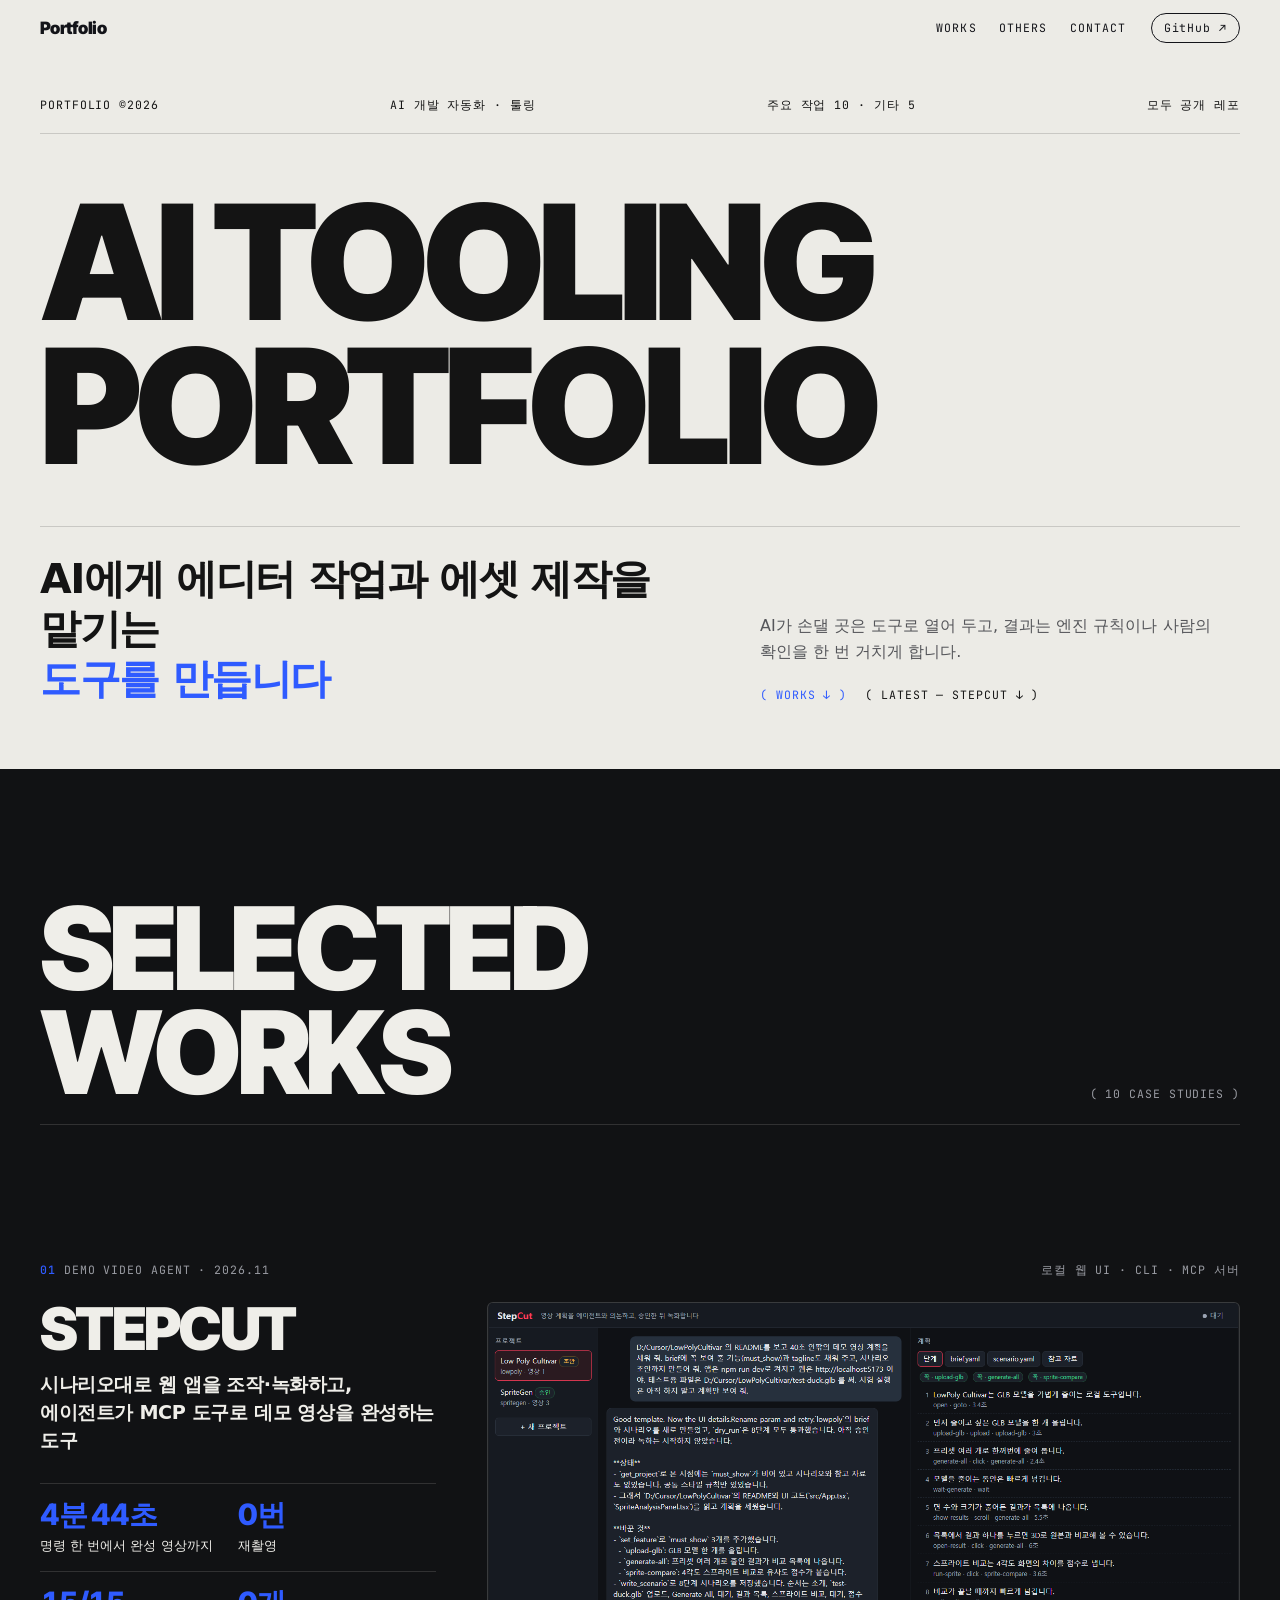
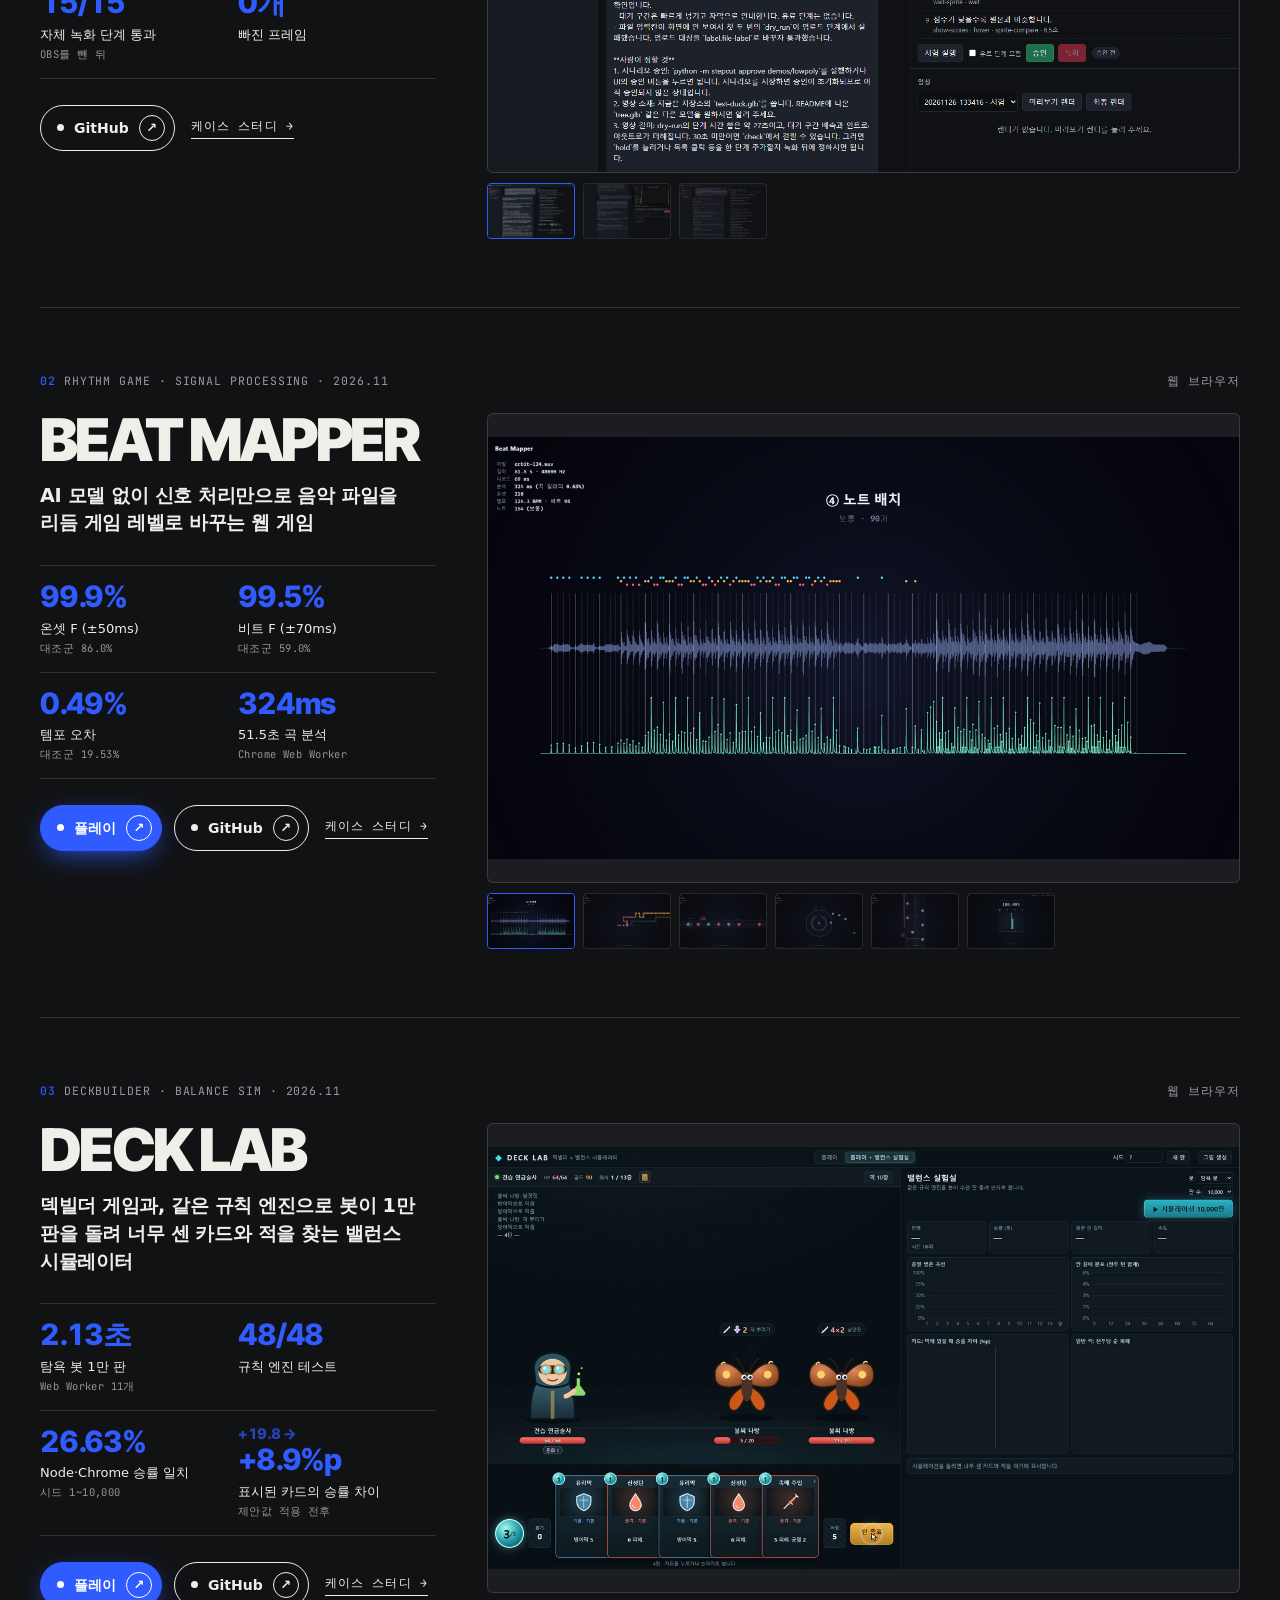
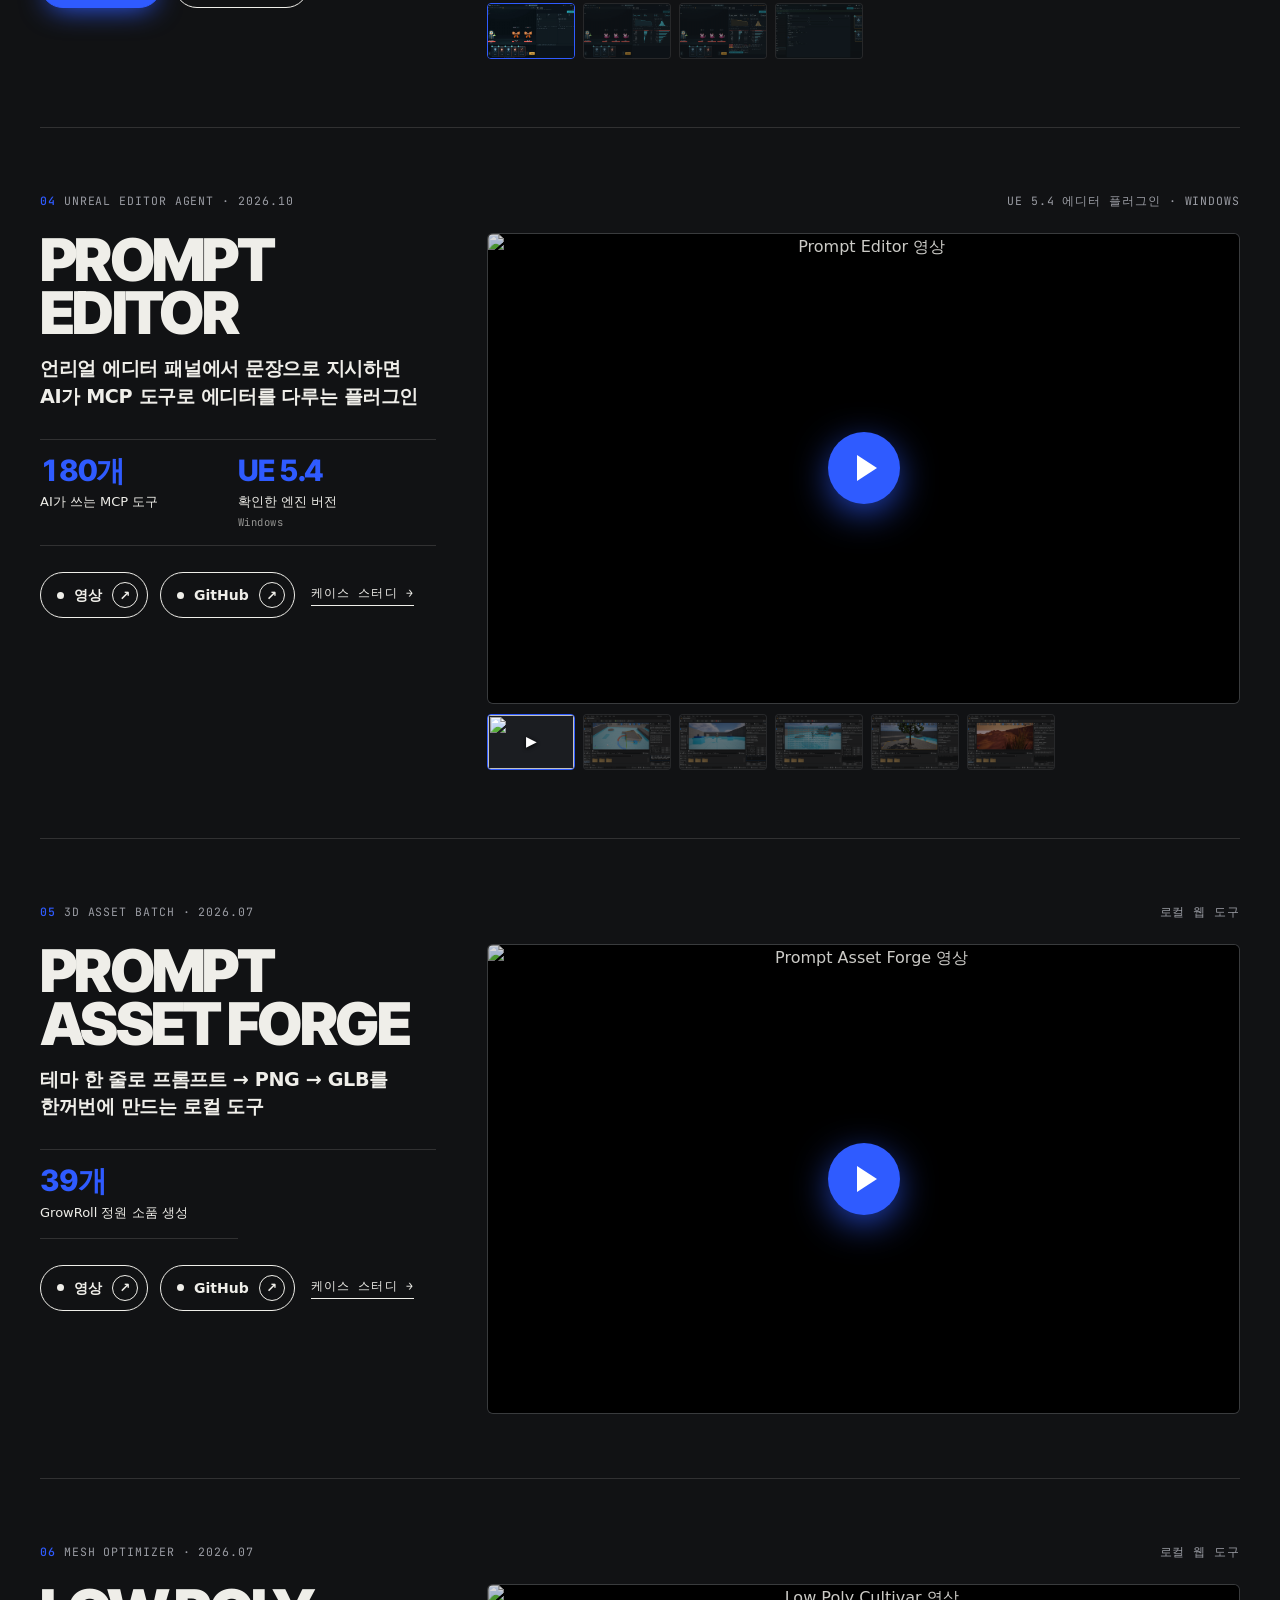
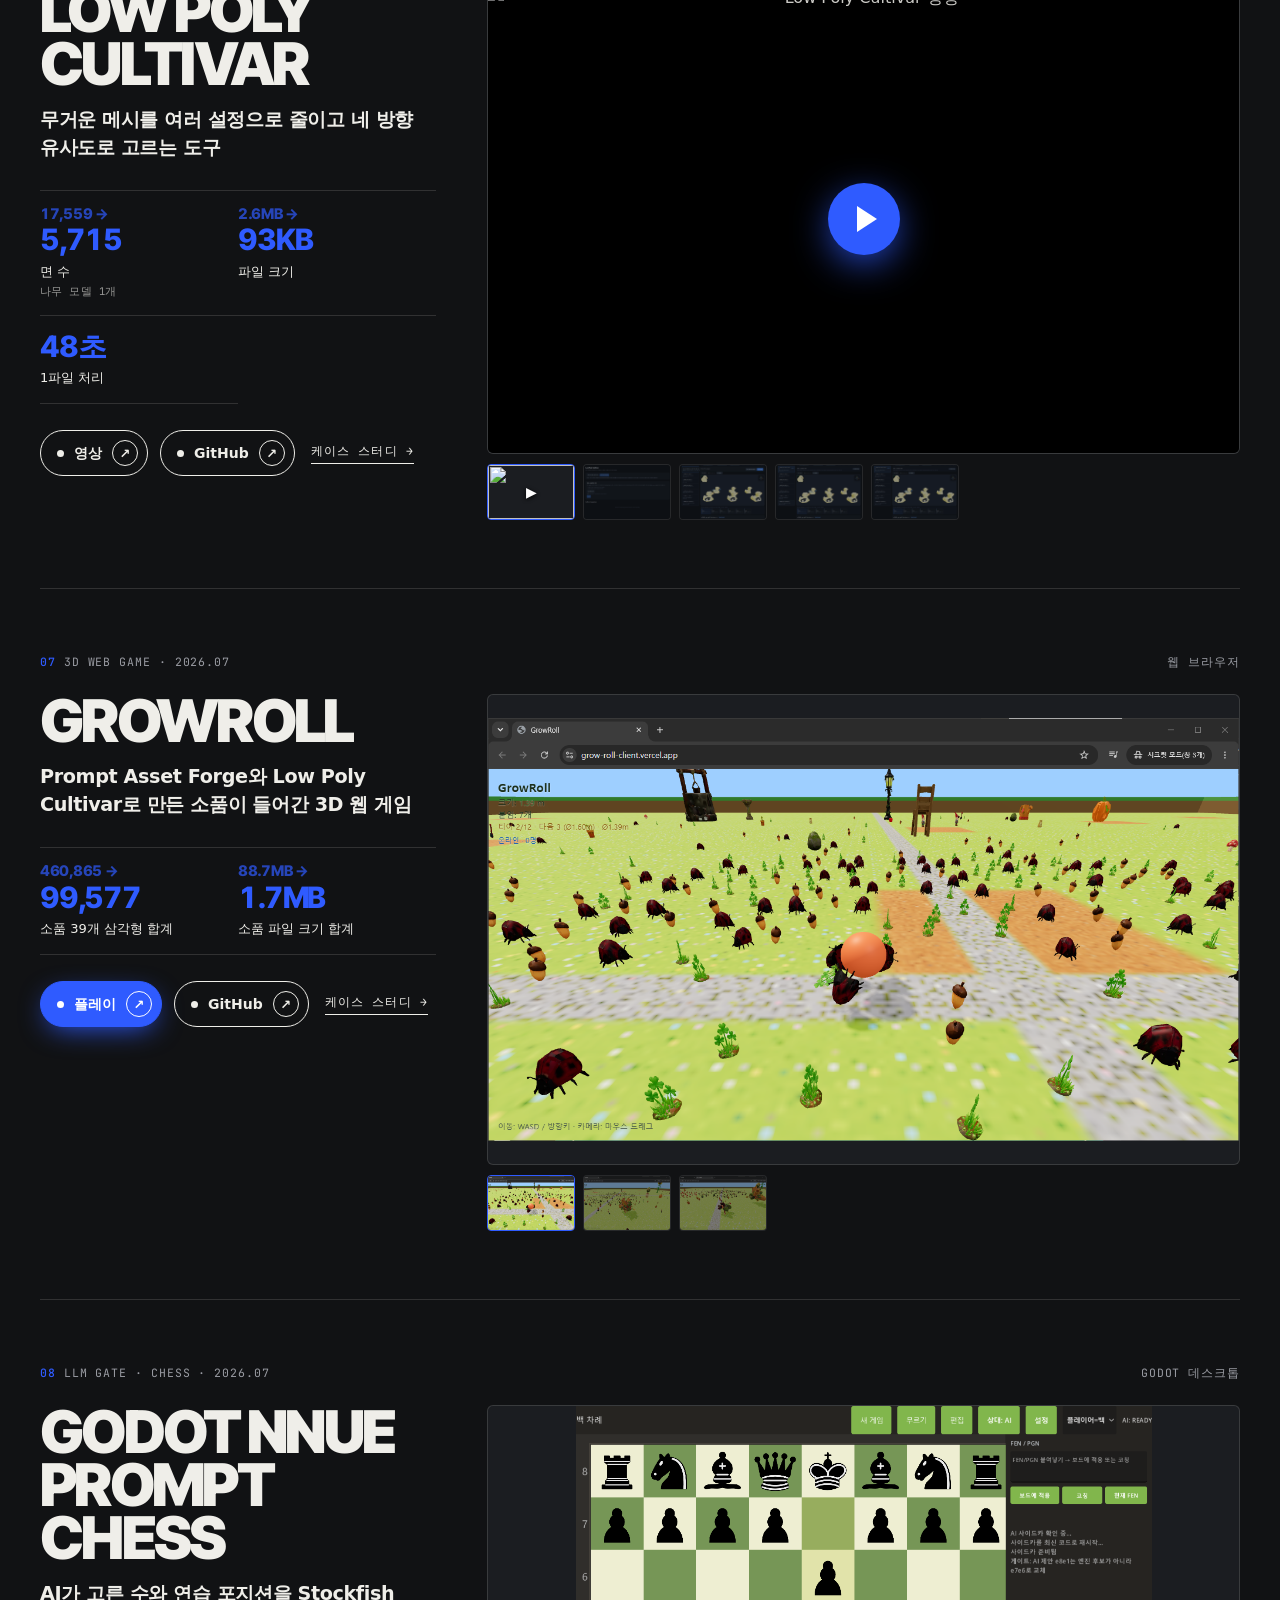
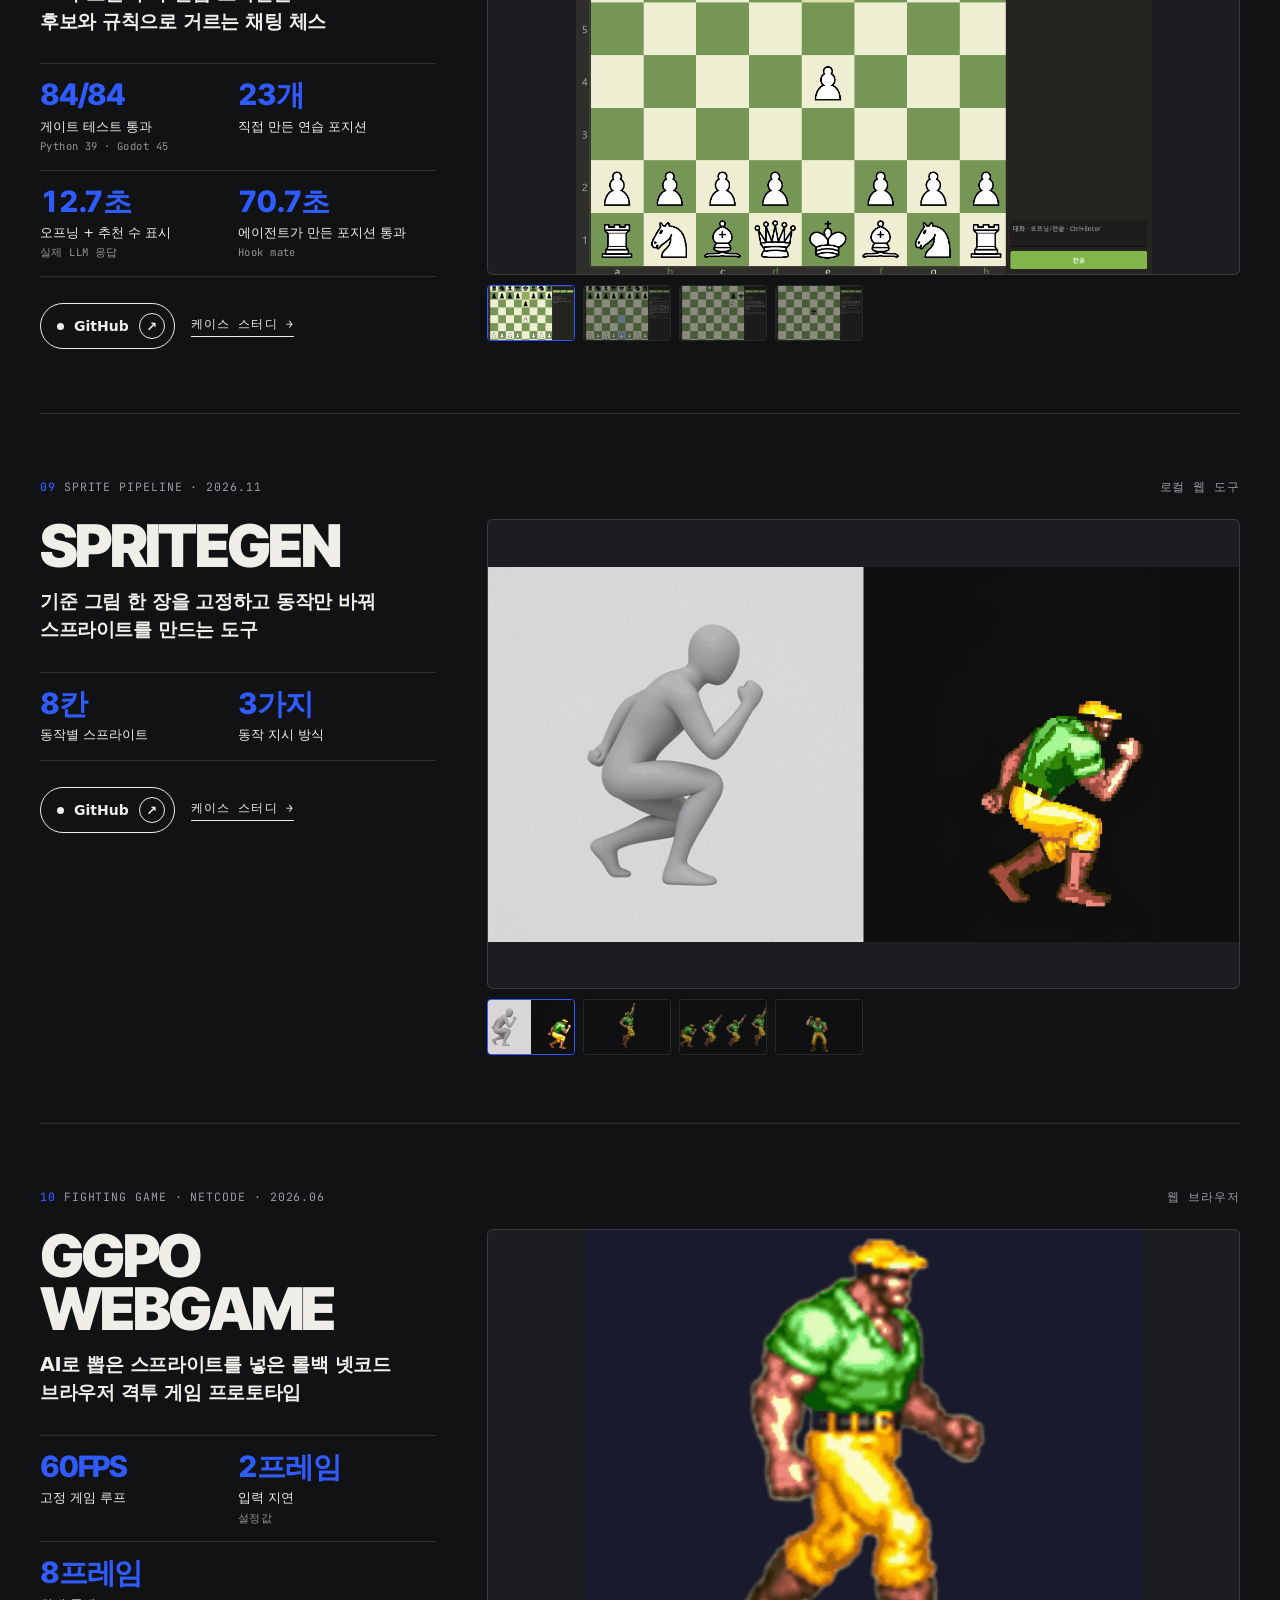
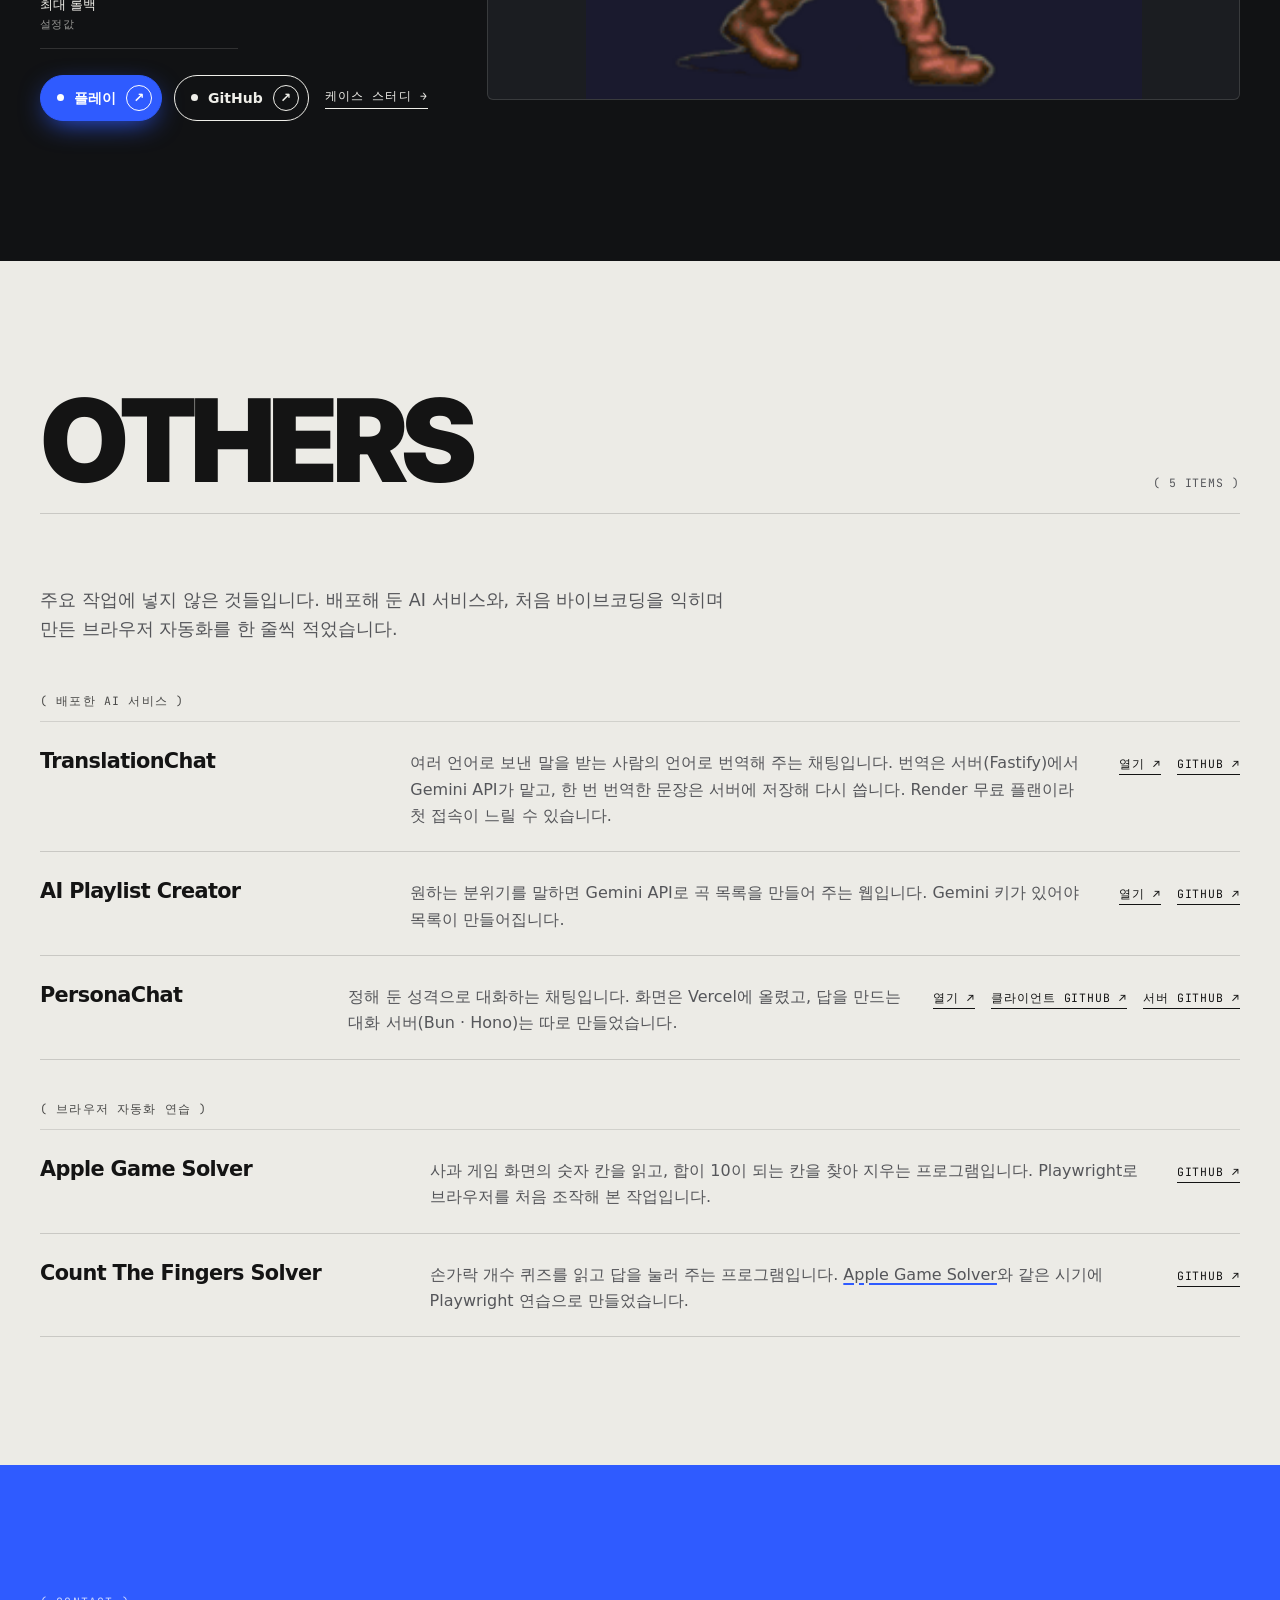
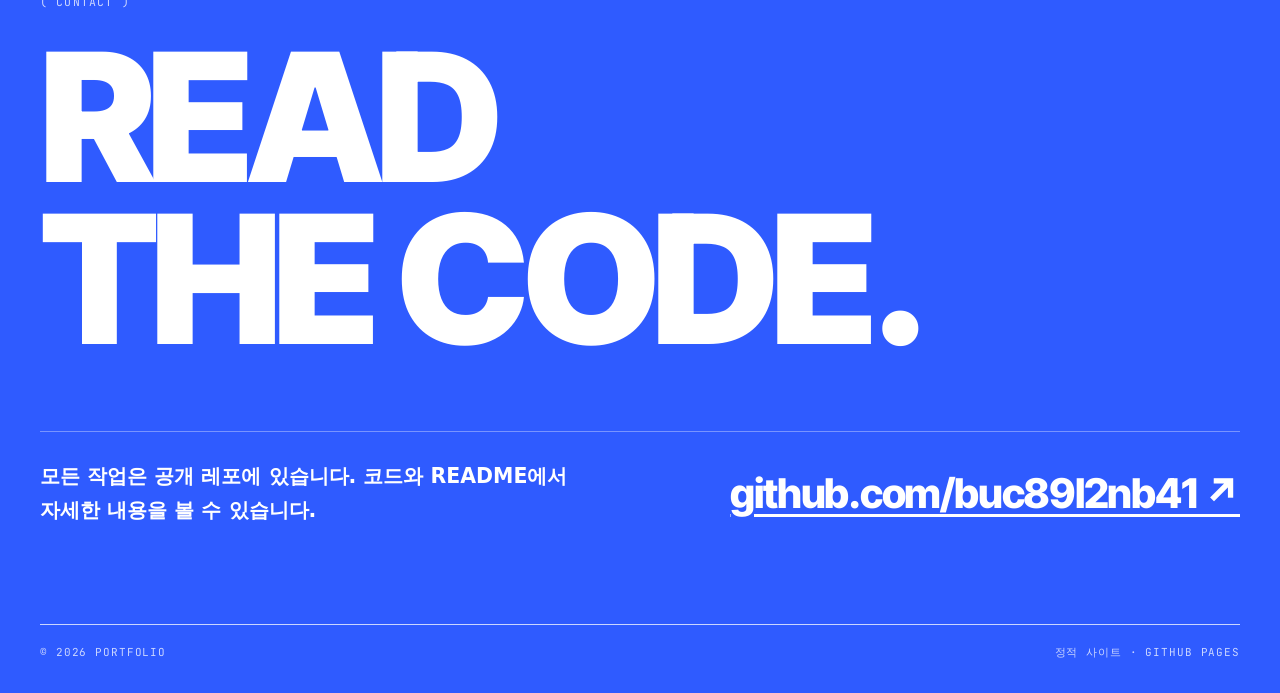
==== commit 29906d5f: "Remove the work map so the home page goes straight from the hero to the works. Co-Authored-By: Claud" ====
--- a/index.html
+++ b/index.html
@@ -18,11 +18,11 @@
       rel="stylesheet"
       href="https://cdn.jsdelivr.net/gh/orioncactus/pretendard@v1.3.9/dist/web/variable/pretendardvariable-dynamic-subset.min.css"
     />
-    <link rel="stylesheet" href="./site.css?v=20261128a" />
+    <link rel="stylesheet" href="./site.css?v=20261128b" />
   </head>
   <body data-page="home">
     <div id="app"></div>
     <script src="./projects.js?v=20261128d"></script>
-    <script src="./site.js?v=20261128a"></script>
+    <script src="./site.js?v=20261128b"></script>
   </body>
 </html>
--- a/site.css
+++ b/site.css
@@ -283,80 +283,6 @@
   text-decoration: underline;
 }
 
-/* ---------- 작업 지도 ---------- */
-.map {
-  padding: clamp(72px, 9vw, 128px) 0;
-  overflow: hidden;
-}
-
-.map-grid {
-  display: grid;
-  grid-template-columns: minmax(240px, 1fr) 2fr;
-  gap: 32px;
-  align-items: center;
-}
-
-.map-title {
-  font-size: clamp(2rem, 4vw, 3.4rem);
-  font-weight: 800;
-  line-height: 1.1;
-  letter-spacing: -0.04em;
-  margin: 16px 0 18px;
-}
-
-.map-svg {
-  width: 100%;
-  height: auto;
-  overflow: visible;
-}
-
-.map-line {
-  fill: none;
-  stroke: var(--on-ink-soft);
-  stroke-width: 0.22;
-  stroke-dasharray: 0.8 0.8;
-  opacity: 0.7;
-}
-
-.star {
-  cursor: pointer;
-}
-
-.star-halo {
-  fill: var(--accent);
-  opacity: 0;
-  transition: opacity 0.25s ease;
-}
-
-.star-dot {
-  fill: var(--on-ink);
-  transition: fill 0.25s ease;
-}
-
-.star text {
-  font-family: var(--font-body);
-  font-size: 2.35px;
-  font-weight: 600;
-  fill: var(--on-ink);
-  letter-spacing: -0.02em;
-}
-
-.star .star-no {
-  font-family: var(--font-mono);
-  font-size: 1.7px;
-  fill: var(--accent);
-}
-
-.star:hover .star-halo,
-.star:focus-visible .star-halo {
-  opacity: 0.35;
-}
-
-.star:hover .star-dot,
-.star:focus-visible .star-dot {
-  fill: var(--accent);
-}
-
 /* ---------- 섹션 머리 ---------- */
 .section-head {
   display: flex;
@@ -1023,7 +949,6 @@
 /* ---------- 좁은 화면 ---------- */
 @media (max-width: 1100px) {
   .work-grid,
-  .map-grid,
   .case-intro,
   .bg-grid,
   .hero-foot,
@@ -1074,11 +999,4 @@
     font-size: 2.1rem;
   }
 
-  .star text {
-    font-size: 3.4px;
-  }
-
-  .star .star-no {
-    font-size: 2.4px;
-  }
-}
+}
